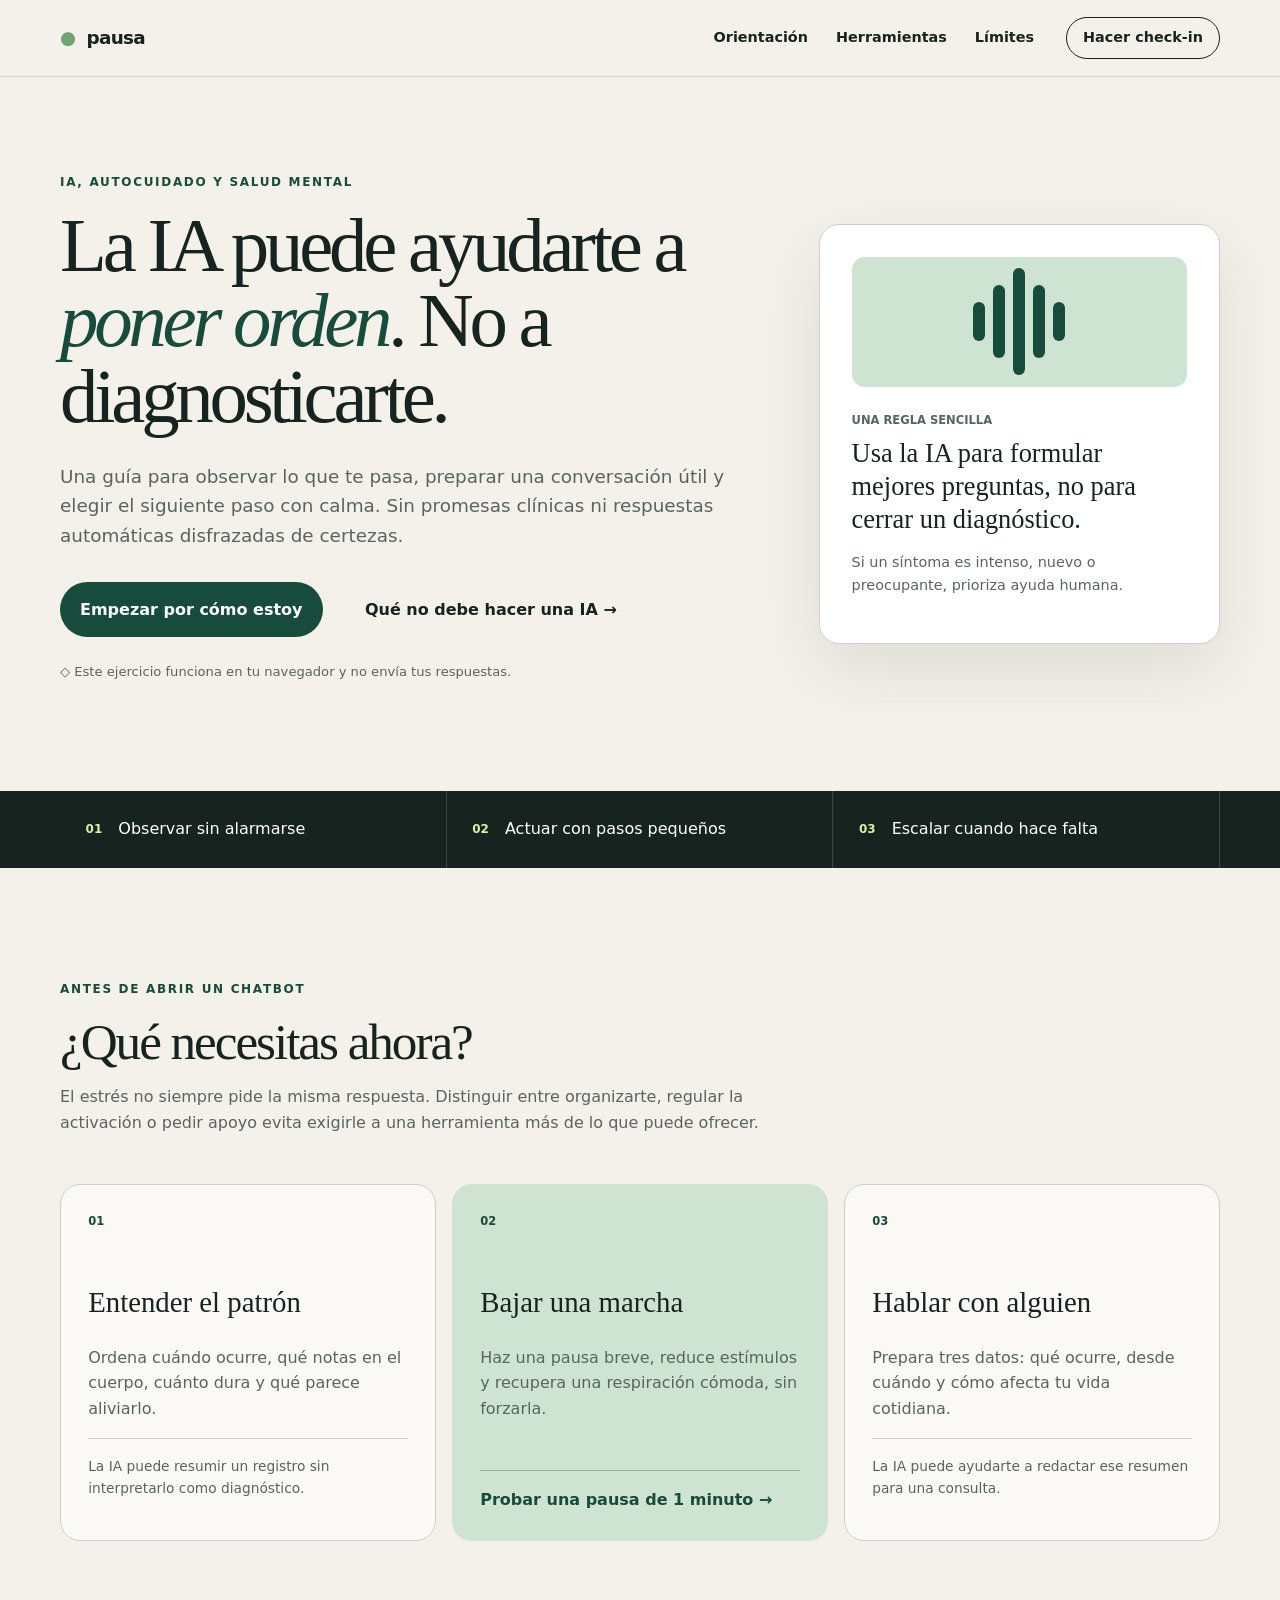
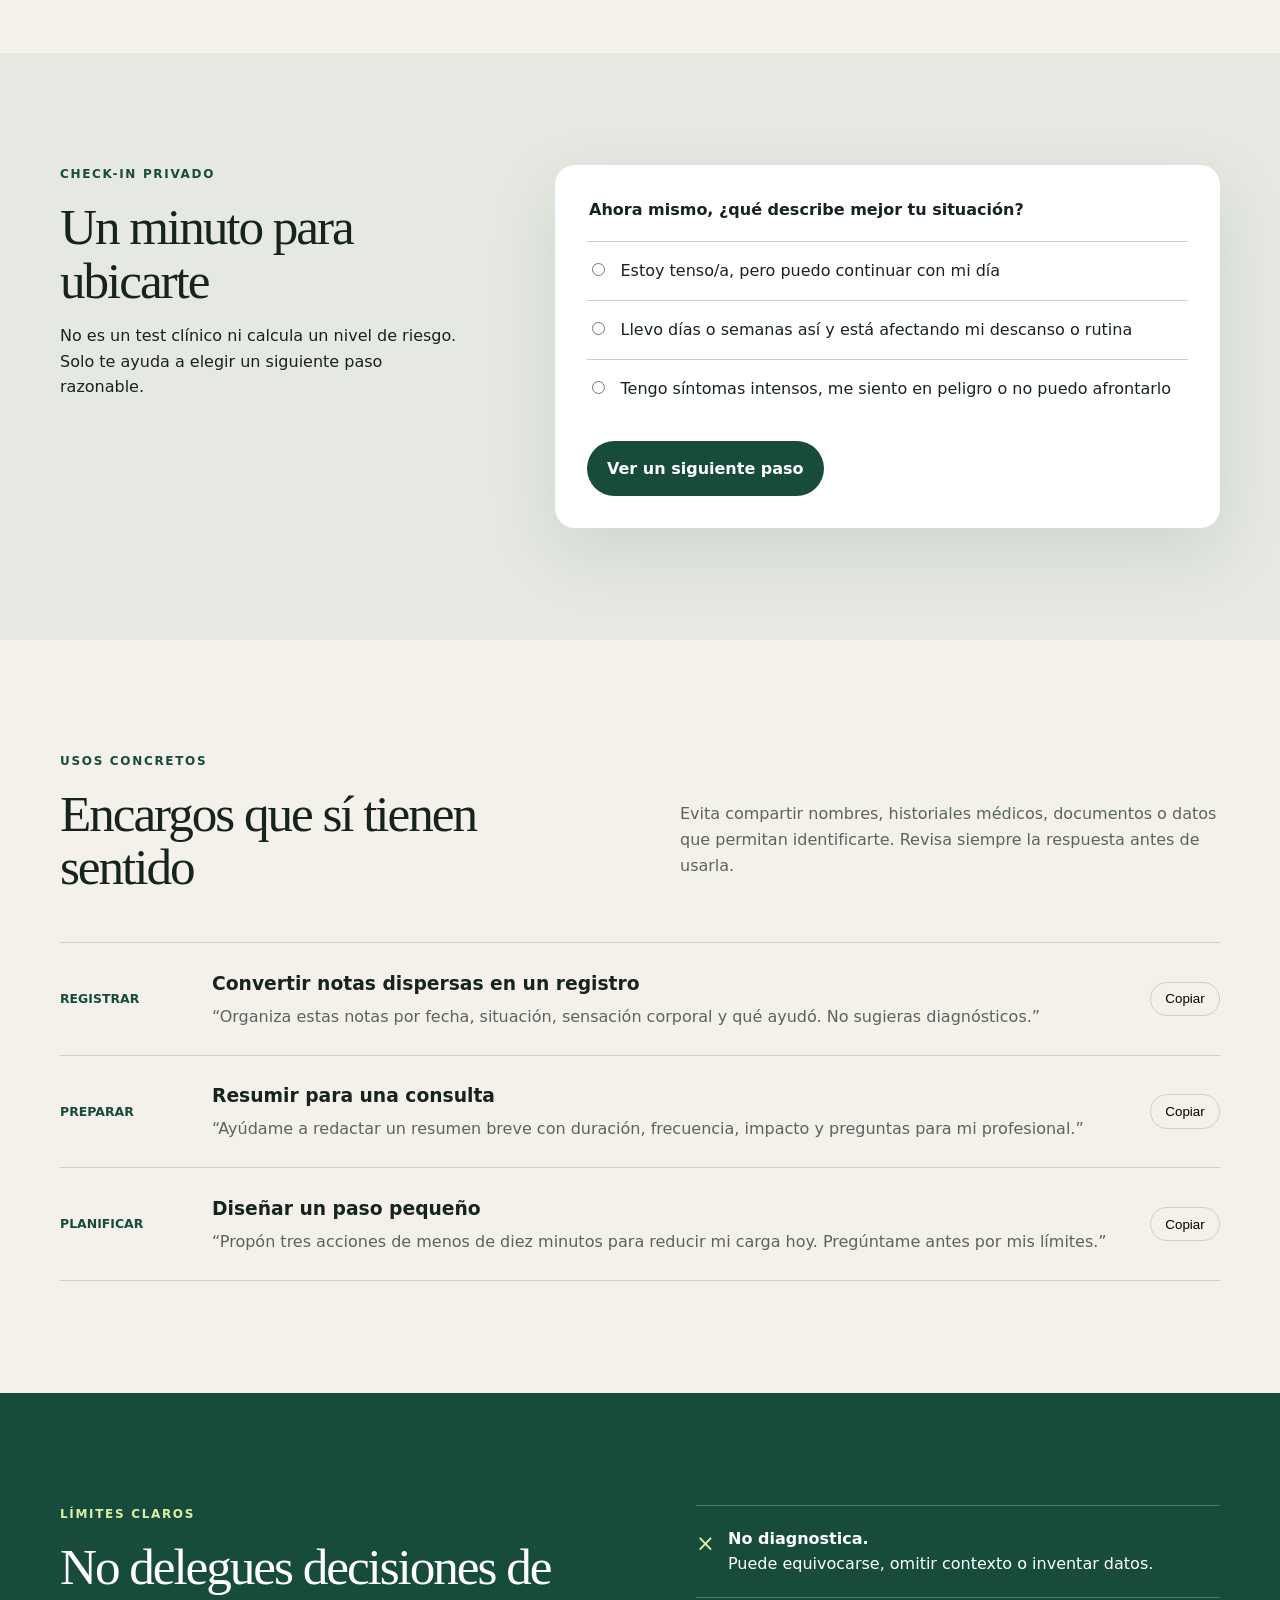
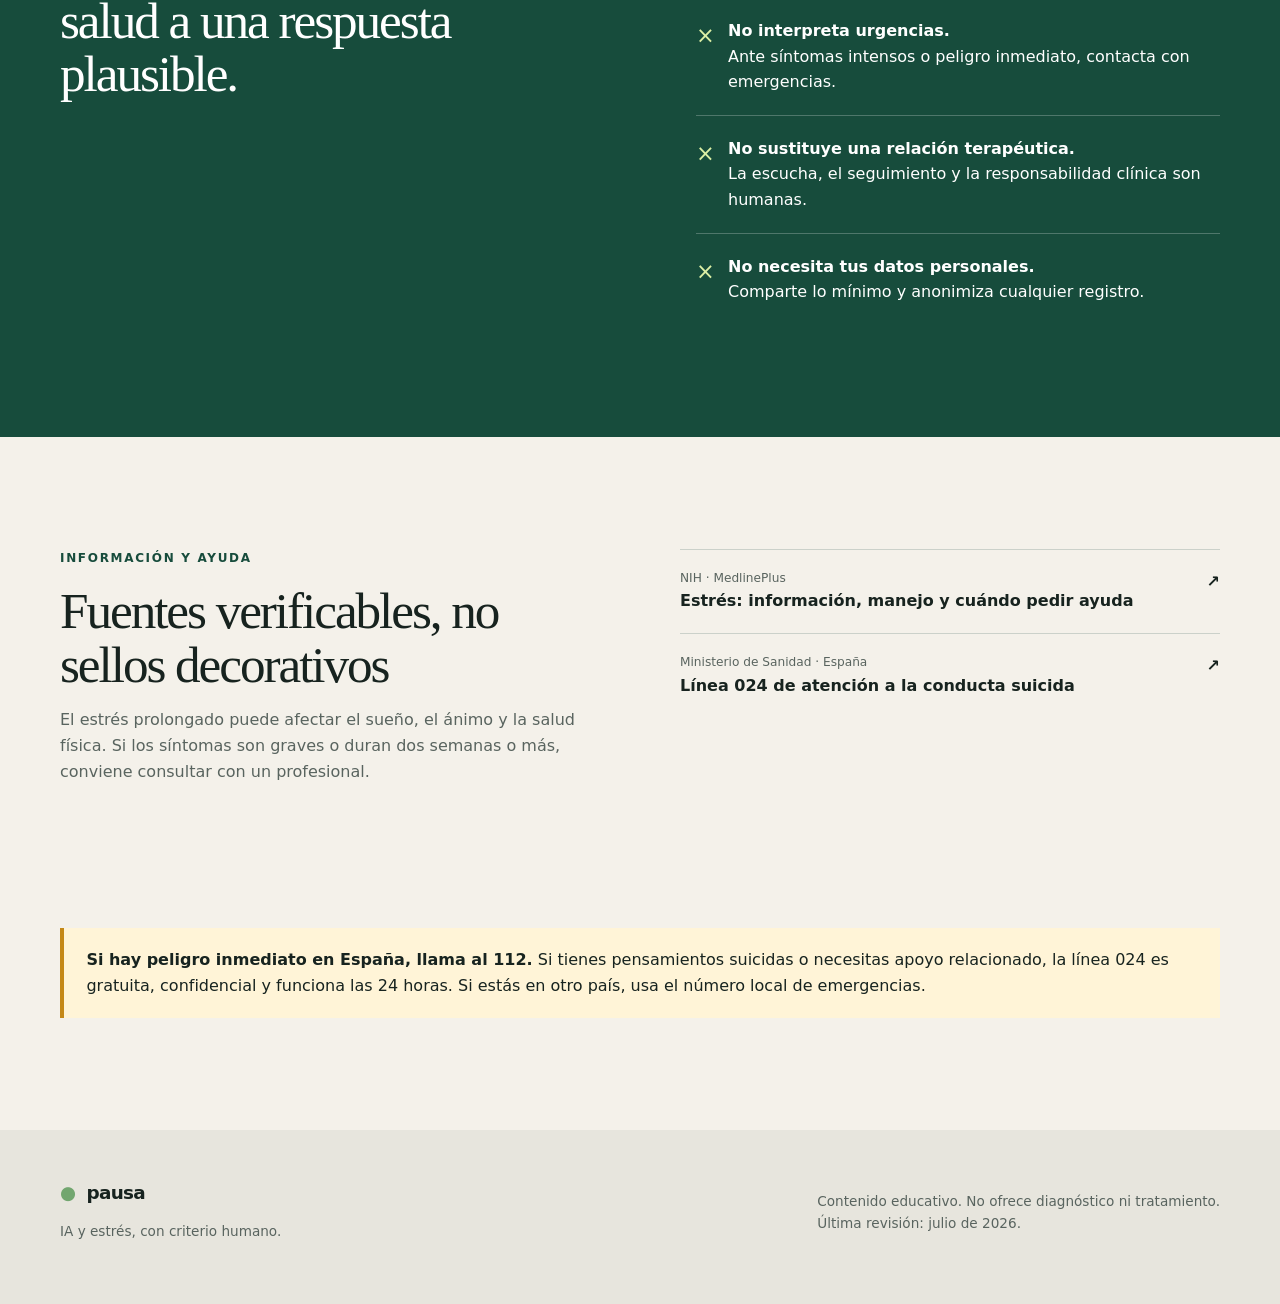
==== index.html @ a114de7e "Publica la primera versión de Pausa" ====
<!doctype html>
<html lang="es">
  <head>
    <meta charset="utf-8">
    <meta name="viewport" content="width=device-width, initial-scale=1">
    <meta name="description" content="Una guía práctica para usar la inteligencia artificial con criterio al gestionar el estrés, sin sustituir la atención profesional.">
    <meta name="theme-color" content="#f4f1ea">
    <title>Pausa · IA y estrés con criterio</title>
    <link rel="stylesheet" href="styles.css">
  </head>
  <body>
    <a class="skip-link" href="#contenido">Saltar al contenido</a>

    <header class="site-header" id="inicio">
      <nav class="nav shell" aria-label="Navegación principal">
        <a class="brand" href="#inicio" aria-label="Pausa, inicio"><span aria-hidden="true">●</span> pausa</a>
        <div class="nav-links">
          <a href="#orientacion">Orientación</a>
          <a href="#herramientas">Herramientas</a>
          <a href="#limites">Límites</a>
        </div>
        <a class="nav-cta" href="#check-in">Hacer check-in</a>
      </nav>
    </header>

    <main id="contenido">
      <section class="hero shell" aria-labelledby="hero-title">
        <div class="hero-copy">
          <p class="kicker">IA, autocuidado y salud mental</p>
          <h1 id="hero-title">La IA puede ayudarte a <em>poner orden</em>. No a diagnosticarte.</h1>
          <p class="lead">Una guía para observar lo que te pasa, preparar una conversación útil y elegir el siguiente paso con calma. Sin promesas clínicas ni respuestas automáticas disfrazadas de certezas.</p>
          <div class="actions">
            <a class="button primary" href="#check-in">Empezar por cómo estoy</a>
            <a class="button text-button" href="#limites">Qué no debe hacer una IA <span aria-hidden="true">→</span></a>
          </div>
          <p class="privacy-note"><span aria-hidden="true">◇</span> Este ejercicio funciona en tu navegador y no envía tus respuestas.</p>
        </div>

        <aside class="signal-card" aria-label="Idea principal">
          <div class="signal-visual" aria-hidden="true"><span></span><span></span><span></span><span></span><span></span></div>
          <p class="card-label">Una regla sencilla</p>
          <blockquote>Usa la IA para formular mejores preguntas, no para cerrar un diagnóstico.</blockquote>
          <p>Si un síntoma es intenso, nuevo o preocupante, prioriza ayuda humana.</p>
        </aside>
      </section>

      <section class="principles" aria-label="Principios del sitio">
        <div class="shell principles-grid">
          <p><strong>01</strong><span>Observar sin alarmarse</span></p>
          <p><strong>02</strong><span>Actuar con pasos pequeños</span></p>
          <p><strong>03</strong><span>Escalar cuando hace falta</span></p>
        </div>
      </section>

      <section class="section shell" id="orientacion">
        <div class="section-intro">
          <p class="kicker">Antes de abrir un chatbot</p>
          <h2>¿Qué necesitas ahora?</h2>
          <p>El estrés no siempre pide la misma respuesta. Distinguir entre organizarte, regular la activación o pedir apoyo evita exigirle a una herramienta más de lo que puede ofrecer.</p>
        </div>
        <div class="path-grid">
          <article class="path-card"><span class="number">01</span><h3>Entender el patrón</h3><p>Ordena cuándo ocurre, qué notas en el cuerpo, cuánto dura y qué parece aliviarlo.</p><p class="use-ai">La IA puede resumir un registro sin interpretarlo como diagnóstico.</p></article>
          <article class="path-card featured"><span class="number">02</span><h3>Bajar una marcha</h3><p>Haz una pausa breve, reduce estímulos y recupera una respiración cómoda, sin forzarla.</p><button class="inline-action" type="button" data-open-breathing>Probar una pausa de 1 minuto →</button></article>
          <article class="path-card"><span class="number">03</span><h3>Hablar con alguien</h3><p>Prepara tres datos: qué ocurre, desde cuándo y cómo afecta tu vida cotidiana.</p><p class="use-ai">La IA puede ayudarte a redactar ese resumen para una consulta.</p></article>
        </div>
      </section>

      <section class="section check-section" id="check-in">
        <div class="shell check-layout">
          <div>
            <p class="kicker">Check-in privado</p>
            <h2>Un minuto para ubicarte</h2>
            <p>No es un test clínico ni calcula un nivel de riesgo. Solo te ayuda a elegir un siguiente paso razonable.</p>
          </div>
          <form class="check-card" id="check-form">
            <fieldset>
              <legend>Ahora mismo, ¿qué describe mejor tu situación?</legend>
              <label><input type="radio" name="state" value="mild"> Estoy tenso/a, pero puedo continuar con mi día</label>
              <label><input type="radio" name="state" value="persistent"> Llevo días o semanas así y está afectando mi descanso o rutina</label>
              <label><input type="radio" name="state" value="urgent"> Tengo síntomas intensos, me siento en peligro o no puedo afrontarlo</label>
            </fieldset>
            <button class="button primary" type="submit">Ver un siguiente paso</button>
            <div class="check-result" id="check-result" aria-live="polite" hidden></div>
          </form>
        </div>
      </section>

      <section class="section shell" id="herramientas">
        <div class="section-intro split-title">
          <div><p class="kicker">Usos concretos</p><h2>Encargos que sí tienen sentido</h2></div>
          <p>Evita compartir nombres, historiales médicos, documentos o datos que permitan identificarte. Revisa siempre la respuesta antes de usarla.</p>
        </div>
        <div class="prompt-list">
          <article><span>Registrar</span><div><h3>Convertir notas dispersas en un registro</h3><p>“Organiza estas notas por fecha, situación, sensación corporal y qué ayudó. No sugieras diagnósticos.”</p></div><button class="copy-button" type="button" aria-label="Copiar ejemplo de registro">Copiar</button></article>
          <article><span>Preparar</span><div><h3>Resumir para una consulta</h3><p>“Ayúdame a redactar un resumen breve con duración, frecuencia, impacto y preguntas para mi profesional.”</p></div><button class="copy-button" type="button" aria-label="Copiar ejemplo de consulta">Copiar</button></article>
          <article><span>Planificar</span><div><h3>Diseñar un paso pequeño</h3><p>“Propón tres acciones de menos de diez minutos para reducir mi carga hoy. Pregúntame antes por mis límites.”</p></div><button class="copy-button" type="button" aria-label="Copiar ejemplo de planificación">Copiar</button></article>
        </div>
      </section>

      <section class="section limits-section" id="limites">
        <div class="shell limits-grid">
          <div><p class="kicker light">Límites claros</p><h2>No delegues decisiones de salud a una respuesta plausible.</h2></div>
          <div class="limits-list">
            <p><span>×</span><strong>No diagnostica.</strong> Puede equivocarse, omitir contexto o inventar datos.</p>
            <p><span>×</span><strong>No interpreta urgencias.</strong> Ante síntomas intensos o peligro inmediato, contacta con emergencias.</p>
            <p><span>×</span><strong>No sustituye una relación terapéutica.</strong> La escucha, el seguimiento y la responsabilidad clínica son humanas.</p>
            <p><span>×</span><strong>No necesita tus datos personales.</strong> Comparte lo mínimo y anonimiza cualquier registro.</p>
          </div>
        </div>
      </section>

      <section class="section shell evidence" id="fuentes">
        <div class="section-intro"><p class="kicker">Información y ayuda</p><h2>Fuentes verificables, no sellos decorativos</h2><p>El estrés prolongado puede afectar el sueño, el ánimo y la salud física. Si los síntomas son graves o duran dos semanas o más, conviene consultar con un profesional.</p></div>
        <div class="resource-list">
          <a href="https://medlineplus.gov/spanish/stress.html" target="_blank" rel="noopener noreferrer"><span>NIH · MedlinePlus</span><strong>Estrés: información, manejo y cuándo pedir ayuda</strong><b aria-hidden="true">↗</b></a>
          <a href="https://www.sanidad.gob.es/linea024/home.htm" target="_blank" rel="noopener noreferrer"><span>Ministerio de Sanidad · España</span><strong>Línea 024 de atención a la conducta suicida</strong><b aria-hidden="true">↗</b></a>
        </div>
        <div class="urgent-note"><strong>Si hay peligro inmediato en España, llama al 112.</strong> Si tienes pensamientos suicidas o necesitas apoyo relacionado, la línea 024 es gratuita, confidencial y funciona las 24 horas. Si estás en otro país, usa el número local de emergencias.</div>
      </section>
    </main>

    <footer class="footer"><div class="shell footer-grid"><div><a class="brand" href="#inicio"><span aria-hidden="true">●</span> pausa</a><p>IA y estrés, con criterio humano.</p></div><p>Contenido educativo. No ofrece diagnóstico ni tratamiento.<br>Última revisión: julio de 2026.</p></div></footer>

    <dialog class="breathing-dialog" id="breathing-dialog" aria-labelledby="breathing-title">
      <button class="dialog-close" type="button" aria-label="Cerrar">×</button>
      <p class="kicker">Pausa guiada</p><h2 id="breathing-title">Respira de forma cómoda</h2>
      <div class="breathing-orb" aria-hidden="true"></div><p class="breathing-cue" id="breathing-cue">Prepárate</p><p id="breathing-time">1:00</p>
      <button class="button primary" id="breathing-start" type="button">Empezar</button><p class="dialog-note">Detente si notas mareo o malestar. No necesitas respirar profundamente.</p>
    </dialog>
    <script src="script.js"></script>
  </body>
</html>
---- styles.css ----
:root{--paper:#f4f1ea;--ink:#17231f;--muted:#59645f;--green:#174c3c;--mint:#cfe3d3;--lime:#dcefa5;--line:#cbd1ca;--white:#fff;--radius:1.25rem;--shadow:0 24px 70px rgba(23,35,31,.1)}
*{box-sizing:border-box}html{scroll-behavior:smooth}body{margin:0;background:var(--paper);color:var(--ink);font-family:Inter,ui-sans-serif,system-ui,-apple-system,"Segoe UI",sans-serif;line-height:1.6}.shell{width:min(1160px,calc(100% - 2.5rem));margin-inline:auto}.skip-link{position:absolute;left:-9999px}.skip-link:focus{left:1rem;top:1rem;z-index:20;background:#fff;padding:.7rem 1rem}.site-header{border-bottom:1px solid rgba(23,35,31,.15)}.nav{min-height:76px;display:flex;align-items:center;gap:2rem}.brand{color:var(--ink);font-size:1.15rem;font-weight:800;letter-spacing:-.04em;text-decoration:none}.brand span{color:#72a66f;margin-right:.35rem}.nav-links{display:flex;gap:1.75rem;margin-left:auto}.nav-links a,.nav-cta{color:var(--ink);font-size:.9rem;font-weight:650;text-decoration:none}.nav-cta{border:1px solid var(--ink);border-radius:999px;padding:.55rem 1rem}.hero{min-height:650px;display:grid;grid-template-columns:1.25fr .75fr;align-items:center;gap:clamp(2rem,7vw,7rem);padding-block:6rem}.kicker{margin:0 0 1rem;color:var(--green);font-size:.75rem;font-weight:800;letter-spacing:.14em;text-transform:uppercase}.hero h1{max-width:820px;margin:0;font-family:Georgia,serif;font-size:clamp(3rem,6vw,6rem);font-weight:400;letter-spacing:-.055em;line-height:.98}.hero h1 em{color:var(--green);font-weight:400}.lead{max-width:700px;margin:1.75rem 0 0;color:var(--muted);font-size:1.15rem}.actions{display:flex;align-items:center;flex-wrap:wrap;gap:1.4rem;margin-top:2rem}.button{border:0;border-radius:999px;padding:.9rem 1.25rem;font:inherit;font-weight:750;cursor:pointer;text-decoration:none}.button.primary{background:var(--green);color:#fff}.text-button{color:var(--ink);background:transparent}.privacy-note{margin-top:1.5rem;color:var(--muted);font-size:.82rem}.signal-card{background:var(--white);border:1px solid var(--line);border-radius:var(--radius);box-shadow:var(--shadow);padding:2rem}.signal-visual{height:130px;display:flex;align-items:center;justify-content:center;gap:8px;background:var(--mint);border-radius:.8rem}.signal-visual span{display:block;width:12px;border-radius:99px;background:var(--green)}.signal-visual span:nth-child(1),.signal-visual span:nth-child(5){height:30%}.signal-visual span:nth-child(2),.signal-visual span:nth-child(4){height:56%}.signal-visual span:nth-child(3){height:82%}.card-label{margin:1.5rem 0 .5rem;color:var(--muted);font-size:.72rem;font-weight:800;text-transform:uppercase}.signal-card blockquote{margin:0;font-family:Georgia,serif;font-size:1.65rem;line-height:1.25}.signal-card>p:last-child{color:var(--muted);font-size:.9rem}.principles{background:var(--ink);color:#fff}.principles-grid{display:grid;grid-template-columns:repeat(3,1fr)}.principles p{display:flex;align-items:center;gap:1rem;margin:0;padding:1.6rem;border-right:1px solid #ffffff2b}.principles strong{color:var(--lime);font-size:.75rem}.section{padding-block:7rem}.section-intro{max-width:700px;margin-bottom:3rem}.section h2{margin:0;font-family:Georgia,serif;font-size:clamp(2.35rem,4vw,4.25rem);font-weight:400;letter-spacing:-.04em;line-height:1.05}.section-intro>p:last-child{color:var(--muted)}.path-grid{display:grid;grid-template-columns:repeat(3,1fr);gap:1rem}.path-card{min-height:330px;display:flex;flex-direction:column;padding:1.7rem;background:#faf9f5;border:1px solid var(--line);border-radius:var(--radius)}.path-card.featured{background:var(--mint);border-color:transparent}.number{color:var(--green);font-size:.72rem;font-weight:800}.path-card h3{margin:3.5rem 0 .6rem;font:400 1.8rem Georgia,serif}.path-card p{color:var(--muted)}.use-ai{margin-top:auto;padding-top:1rem;border-top:1px solid var(--line);font-size:.86rem}.inline-action{margin-top:auto;padding:1rem 0 0;border:0;border-top:1px solid #92b19b;background:transparent;color:var(--green);font:inherit;font-weight:800;text-align:left;cursor:pointer}.check-section{background:#e5e9e2}.check-layout{display:grid;grid-template-columns:.75fr 1.25fr;gap:6rem;align-items:start}.check-card{padding:2rem;background:var(--white);border-radius:var(--radius);box-shadow:var(--shadow)}fieldset{margin:0 0 1.5rem;padding:0;border:0}legend{margin-bottom:1.2rem;font-weight:800}.check-card label{display:block;padding:1rem 0;border-top:1px solid var(--line);cursor:pointer}.check-card input{margin-right:.65rem;accent-color:var(--green)}.check-result{margin-top:1.2rem;padding:1rem;background:var(--paper);border-left:4px solid var(--green)}.check-result strong{display:block}.split-title{max-width:none;display:grid;grid-template-columns:1fr 1fr;gap:5rem;align-items:end}.prompt-list{border-top:1px solid var(--line)}.prompt-list article{display:grid;grid-template-columns:120px 1fr auto;gap:2rem;align-items:center;padding:1.6rem 0;border-bottom:1px solid var(--line)}.prompt-list article>span{color:var(--green);font-size:.78rem;font-weight:800;text-transform:uppercase}.prompt-list h3{margin:0 0 .3rem}.prompt-list p{margin:0;color:var(--muted)}.copy-button{border:1px solid var(--line);border-radius:999px;background:transparent;padding:.55rem .9rem;cursor:pointer}.limits-section{background:var(--green);color:#fff}.limits-grid{display:grid;grid-template-columns:1fr 1fr;gap:7rem}.kicker.light{color:var(--lime)}.limits-list p{display:grid;grid-template-columns:2rem 1fr;padding:1.25rem 0;margin:0;border-top:1px solid #ffffff3d}.limits-list p span{grid-row:1/3;color:var(--lime);font-size:1.4rem}.limits-list p strong{display:block}.evidence{display:grid;grid-template-columns:1fr 1fr;gap:5rem}.resource-list a{display:grid;grid-template-columns:1fr auto;padding:1.2rem 0;border-top:1px solid var(--line);color:var(--ink);text-decoration:none}.resource-list span{grid-column:1;color:var(--muted);font-size:.76rem}.resource-list strong{grid-column:1}.resource-list b{grid-column:2;grid-row:1/3}.urgent-note{grid-column:1/-1;padding:1.2rem 1.4rem;background:#fff4d7;border-left:4px solid #c48816}.footer{padding:3rem 0;background:#e7e5dd}.footer-grid{display:flex;justify-content:space-between;color:var(--muted);font-size:.85rem}.breathing-dialog{width:min(520px,calc(100% - 2rem));padding:2.5rem;border:0;border-radius:var(--radius);text-align:center;box-shadow:var(--shadow)}.breathing-dialog::backdrop{background:#17231fc7}.dialog-close{position:absolute;top:1rem;right:1rem;border:0;background:transparent;font-size:1.5rem;cursor:pointer}.breathing-orb{width:130px;height:130px;margin:2rem auto;border-radius:50%;background:var(--mint);transition:transform 4s ease-in-out}.breathing-orb.expand{transform:scale(1.45)}.breathing-cue{font-size:1.2rem;font-weight:800}.dialog-note{color:var(--muted);font-size:.8rem}
@media(max-width:800px){.nav-links{display:none}.nav-cta{margin-left:auto}.hero,.check-layout,.limits-grid,.evidence,.split-title{grid-template-columns:1fr;gap:3rem}.hero{padding-block:4rem}.hero h1{font-size:clamp(2.8rem,13vw,4.5rem)}.signal-card{max-width:520px}.principles-grid,.path-grid{grid-template-columns:1fr}.principles p{border-right:0;border-bottom:1px solid #ffffff2b}.section{padding-block:5rem}.prompt-list article{grid-template-columns:1fr auto;gap:.5rem}.prompt-list article>span{grid-column:1/-1}.footer-grid{display:block}.evidence .urgent-note{grid-column:auto}}
@media(prefers-reduced-motion:reduce){html{scroll-behavior:auto}*,*::before,*::after{transition:none!important}}
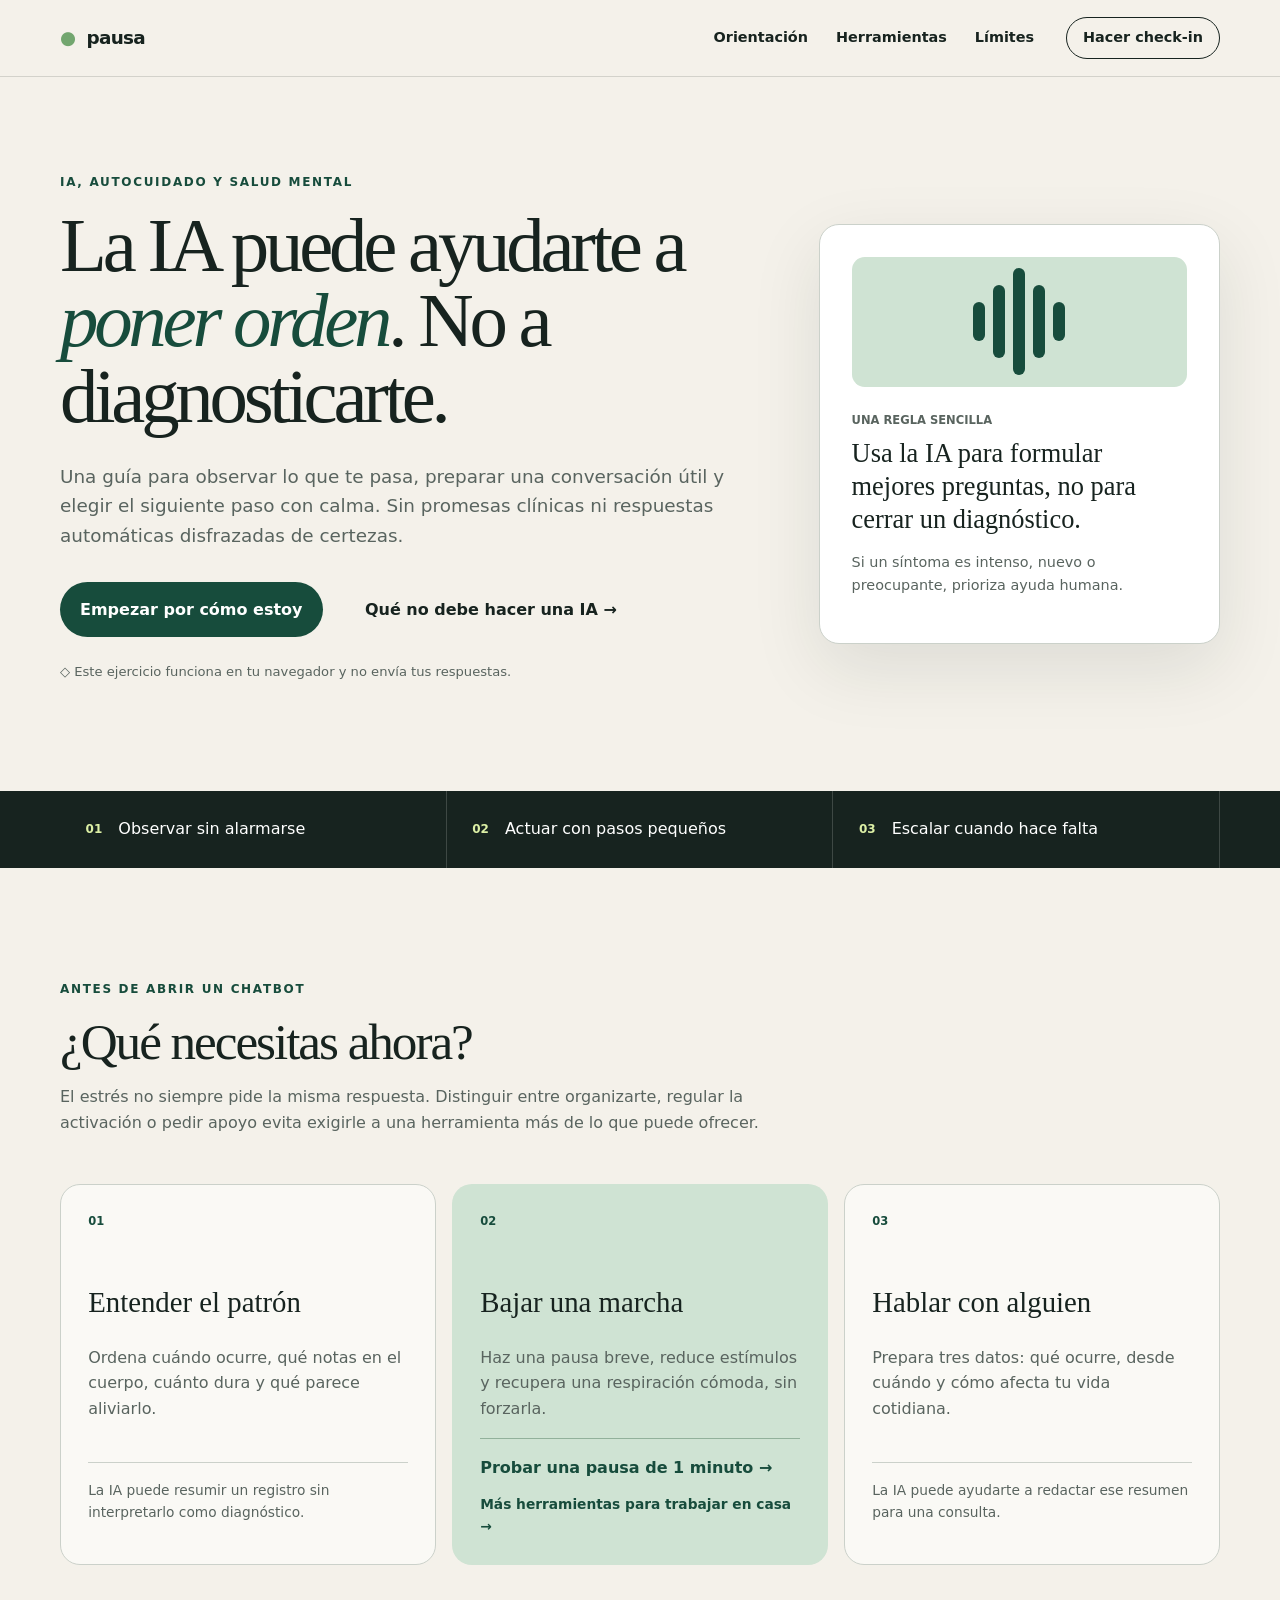
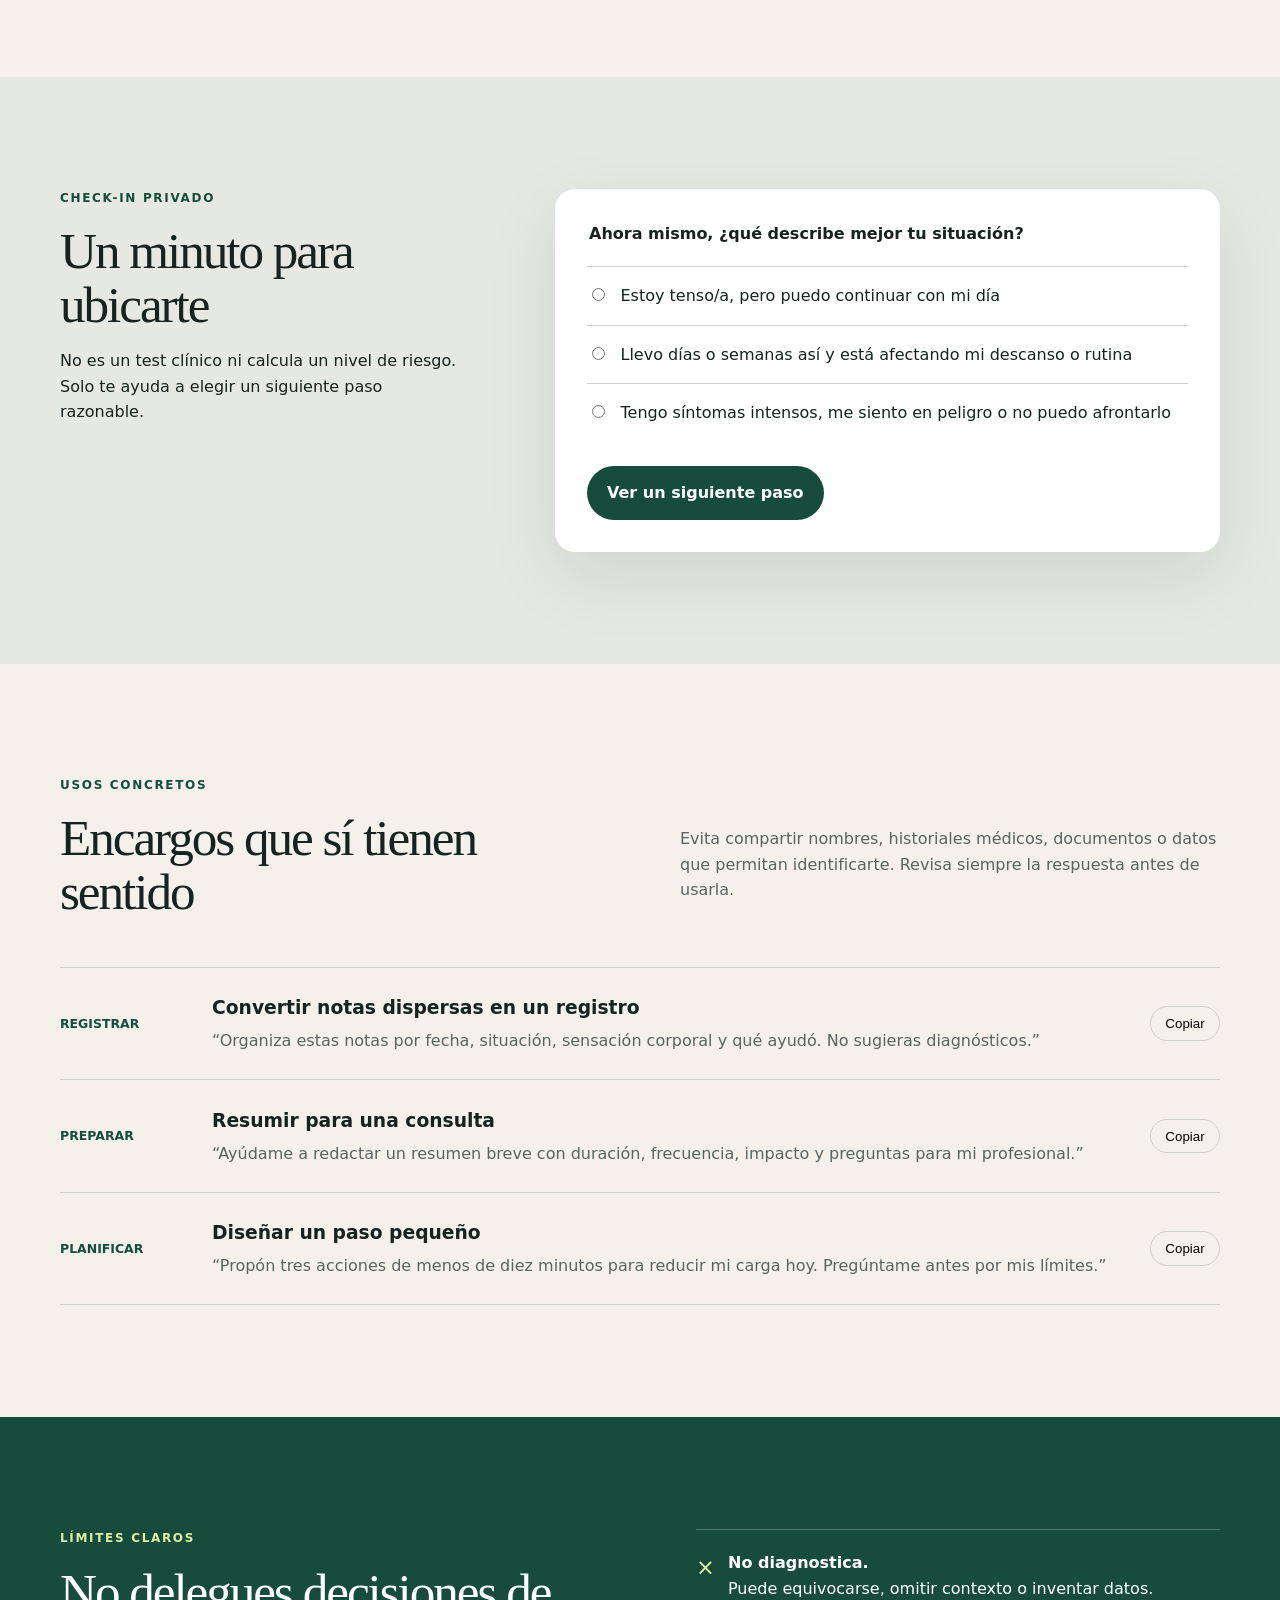
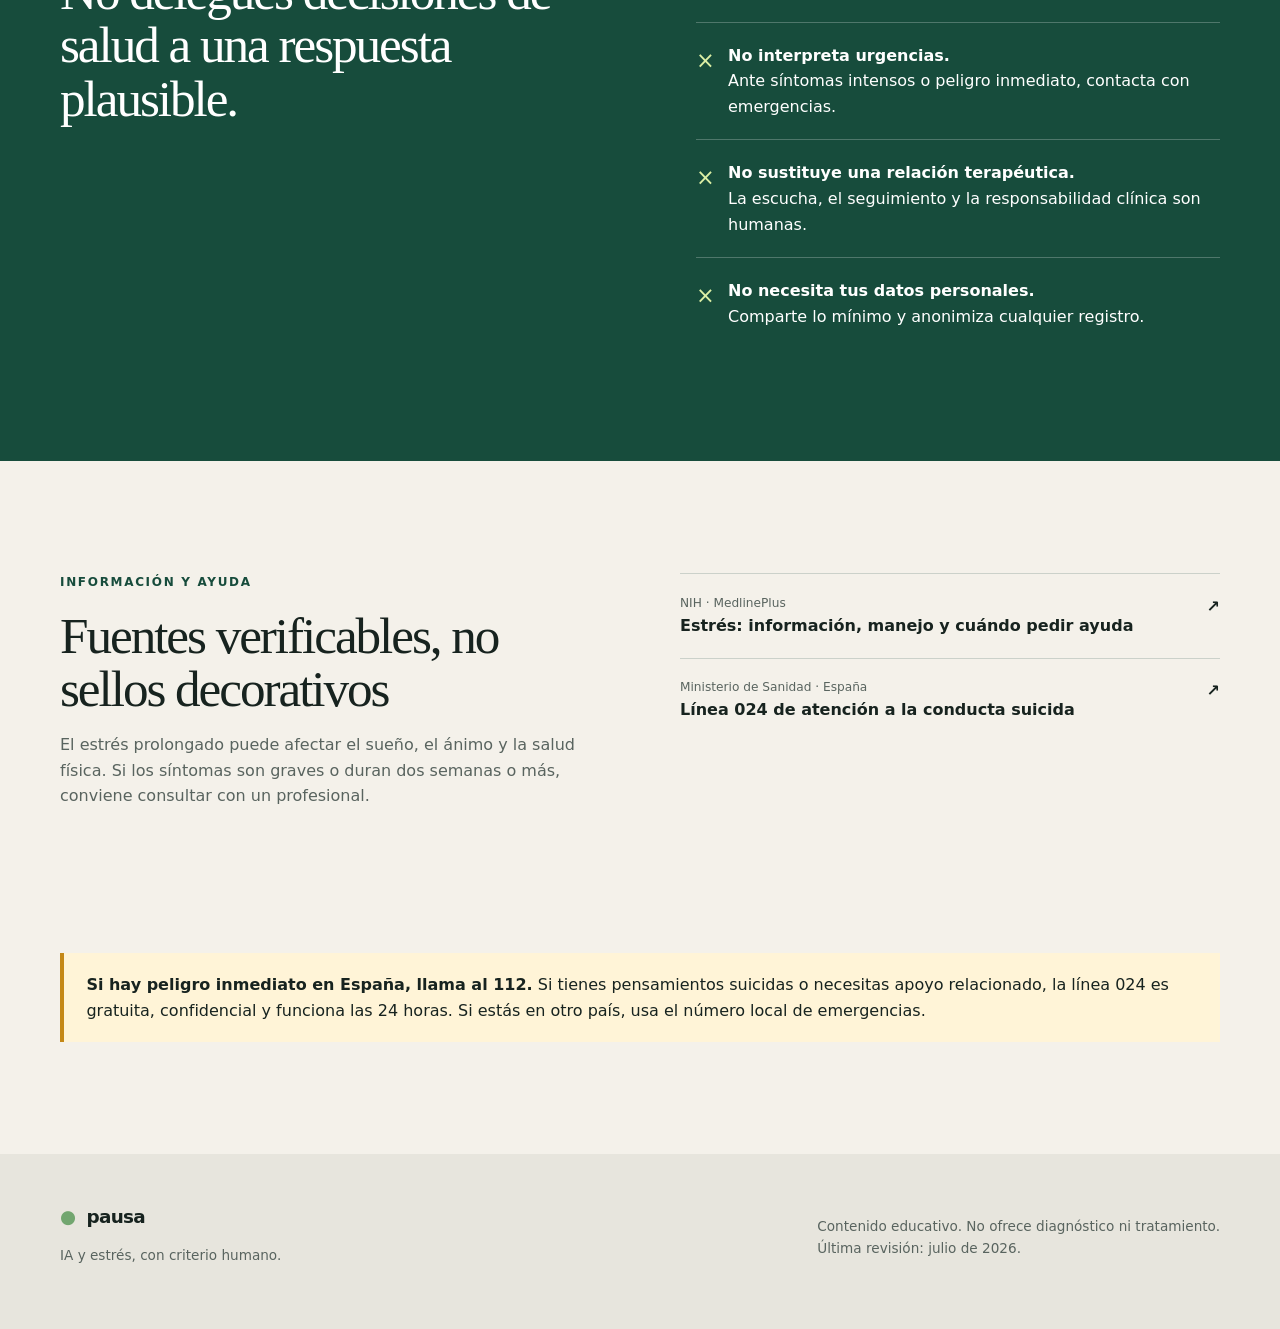
==== commit 6156713e: "Añade herramientas de autocuidado en casa" ====
--- a/index.html
+++ b/index.html
@@ -16,7 +16,7 @@
         <a class="brand" href="#inicio" aria-label="Pausa, inicio"><span aria-hidden="true">●</span> pausa</a>
         <div class="nav-links">
           <a href="#orientacion">Orientación</a>
-          <a href="#herramientas">Herramientas</a>
+          <a href="ayuda.html">Herramientas</a>
           <a href="#limites">Límites</a>
         </div>
         <a class="nav-cta" href="#check-in">Hacer check-in</a>
@@ -60,7 +60,7 @@
         </div>
         <div class="path-grid">
           <article class="path-card"><span class="number">01</span><h3>Entender el patrón</h3><p>Ordena cuándo ocurre, qué notas en el cuerpo, cuánto dura y qué parece aliviarlo.</p><p class="use-ai">La IA puede resumir un registro sin interpretarlo como diagnóstico.</p></article>
-          <article class="path-card featured"><span class="number">02</span><h3>Bajar una marcha</h3><p>Haz una pausa breve, reduce estímulos y recupera una respiración cómoda, sin forzarla.</p><button class="inline-action" type="button" data-open-breathing>Probar una pausa de 1 minuto →</button></article>
+          <article class="path-card featured"><span class="number">02</span><h3>Bajar una marcha</h3><p>Haz una pausa breve, reduce estímulos y recupera una respiración cómoda, sin forzarla.</p><button class="inline-action" type="button" data-open-breathing>Probar una pausa de 1 minuto →</button><a class="more-tools-link" href="ayuda.html">Más herramientas para trabajar en casa →</a></article>
           <article class="path-card"><span class="number">03</span><h3>Hablar con alguien</h3><p>Prepara tres datos: qué ocurre, desde cuándo y cómo afecta tu vida cotidiana.</p><p class="use-ai">La IA puede ayudarte a redactar ese resumen para una consulta.</p></article>
         </div>
       </section>
--- a/styles.css
+++ b/styles.css
@@ -1,4 +1,7 @@
 :root{--paper:#f4f1ea;--ink:#17231f;--muted:#59645f;--green:#174c3c;--mint:#cfe3d3;--lime:#dcefa5;--line:#cbd1ca;--white:#fff;--radius:1.25rem;--shadow:0 24px 70px rgba(23,35,31,.1)}
 *{box-sizing:border-box}html{scroll-behavior:smooth}body{margin:0;background:var(--paper);color:var(--ink);font-family:Inter,ui-sans-serif,system-ui,-apple-system,"Segoe UI",sans-serif;line-height:1.6}.shell{width:min(1160px,calc(100% - 2.5rem));margin-inline:auto}.skip-link{position:absolute;left:-9999px}.skip-link:focus{left:1rem;top:1rem;z-index:20;background:#fff;padding:.7rem 1rem}.site-header{border-bottom:1px solid rgba(23,35,31,.15)}.nav{min-height:76px;display:flex;align-items:center;gap:2rem}.brand{color:var(--ink);font-size:1.15rem;font-weight:800;letter-spacing:-.04em;text-decoration:none}.brand span{color:#72a66f;margin-right:.35rem}.nav-links{display:flex;gap:1.75rem;margin-left:auto}.nav-links a,.nav-cta{color:var(--ink);font-size:.9rem;font-weight:650;text-decoration:none}.nav-cta{border:1px solid var(--ink);border-radius:999px;padding:.55rem 1rem}.hero{min-height:650px;display:grid;grid-template-columns:1.25fr .75fr;align-items:center;gap:clamp(2rem,7vw,7rem);padding-block:6rem}.kicker{margin:0 0 1rem;color:var(--green);font-size:.75rem;font-weight:800;letter-spacing:.14em;text-transform:uppercase}.hero h1{max-width:820px;margin:0;font-family:Georgia,serif;font-size:clamp(3rem,6vw,6rem);font-weight:400;letter-spacing:-.055em;line-height:.98}.hero h1 em{color:var(--green);font-weight:400}.lead{max-width:700px;margin:1.75rem 0 0;color:var(--muted);font-size:1.15rem}.actions{display:flex;align-items:center;flex-wrap:wrap;gap:1.4rem;margin-top:2rem}.button{border:0;border-radius:999px;padding:.9rem 1.25rem;font:inherit;font-weight:750;cursor:pointer;text-decoration:none}.button.primary{background:var(--green);color:#fff}.text-button{color:var(--ink);background:transparent}.privacy-note{margin-top:1.5rem;color:var(--muted);font-size:.82rem}.signal-card{background:var(--white);border:1px solid var(--line);border-radius:var(--radius);box-shadow:var(--shadow);padding:2rem}.signal-visual{height:130px;display:flex;align-items:center;justify-content:center;gap:8px;background:var(--mint);border-radius:.8rem}.signal-visual span{display:block;width:12px;border-radius:99px;background:var(--green)}.signal-visual span:nth-child(1),.signal-visual span:nth-child(5){height:30%}.signal-visual span:nth-child(2),.signal-visual span:nth-child(4){height:56%}.signal-visual span:nth-child(3){height:82%}.card-label{margin:1.5rem 0 .5rem;color:var(--muted);font-size:.72rem;font-weight:800;text-transform:uppercase}.signal-card blockquote{margin:0;font-family:Georgia,serif;font-size:1.65rem;line-height:1.25}.signal-card>p:last-child{color:var(--muted);font-size:.9rem}.principles{background:var(--ink);color:#fff}.principles-grid{display:grid;grid-template-columns:repeat(3,1fr)}.principles p{display:flex;align-items:center;gap:1rem;margin:0;padding:1.6rem;border-right:1px solid #ffffff2b}.principles strong{color:var(--lime);font-size:.75rem}.section{padding-block:7rem}.section-intro{max-width:700px;margin-bottom:3rem}.section h2{margin:0;font-family:Georgia,serif;font-size:clamp(2.35rem,4vw,4.25rem);font-weight:400;letter-spacing:-.04em;line-height:1.05}.section-intro>p:last-child{color:var(--muted)}.path-grid{display:grid;grid-template-columns:repeat(3,1fr);gap:1rem}.path-card{min-height:330px;display:flex;flex-direction:column;padding:1.7rem;background:#faf9f5;border:1px solid var(--line);border-radius:var(--radius)}.path-card.featured{background:var(--mint);border-color:transparent}.number{color:var(--green);font-size:.72rem;font-weight:800}.path-card h3{margin:3.5rem 0 .6rem;font:400 1.8rem Georgia,serif}.path-card p{color:var(--muted)}.use-ai{margin-top:auto;padding-top:1rem;border-top:1px solid var(--line);font-size:.86rem}.inline-action{margin-top:auto;padding:1rem 0 0;border:0;border-top:1px solid #92b19b;background:transparent;color:var(--green);font:inherit;font-weight:800;text-align:left;cursor:pointer}.check-section{background:#e5e9e2}.check-layout{display:grid;grid-template-columns:.75fr 1.25fr;gap:6rem;align-items:start}.check-card{padding:2rem;background:var(--white);border-radius:var(--radius);box-shadow:var(--shadow)}fieldset{margin:0 0 1.5rem;padding:0;border:0}legend{margin-bottom:1.2rem;font-weight:800}.check-card label{display:block;padding:1rem 0;border-top:1px solid var(--line);cursor:pointer}.check-card input{margin-right:.65rem;accent-color:var(--green)}.check-result{margin-top:1.2rem;padding:1rem;background:var(--paper);border-left:4px solid var(--green)}.check-result strong{display:block}.split-title{max-width:none;display:grid;grid-template-columns:1fr 1fr;gap:5rem;align-items:end}.prompt-list{border-top:1px solid var(--line)}.prompt-list article{display:grid;grid-template-columns:120px 1fr auto;gap:2rem;align-items:center;padding:1.6rem 0;border-bottom:1px solid var(--line)}.prompt-list article>span{color:var(--green);font-size:.78rem;font-weight:800;text-transform:uppercase}.prompt-list h3{margin:0 0 .3rem}.prompt-list p{margin:0;color:var(--muted)}.copy-button{border:1px solid var(--line);border-radius:999px;background:transparent;padding:.55rem .9rem;cursor:pointer}.limits-section{background:var(--green);color:#fff}.limits-grid{display:grid;grid-template-columns:1fr 1fr;gap:7rem}.kicker.light{color:var(--lime)}.limits-list p{display:grid;grid-template-columns:2rem 1fr;padding:1.25rem 0;margin:0;border-top:1px solid #ffffff3d}.limits-list p span{grid-row:1/3;color:var(--lime);font-size:1.4rem}.limits-list p strong{display:block}.evidence{display:grid;grid-template-columns:1fr 1fr;gap:5rem}.resource-list a{display:grid;grid-template-columns:1fr auto;padding:1.2rem 0;border-top:1px solid var(--line);color:var(--ink);text-decoration:none}.resource-list span{grid-column:1;color:var(--muted);font-size:.76rem}.resource-list strong{grid-column:1}.resource-list b{grid-column:2;grid-row:1/3}.urgent-note{grid-column:1/-1;padding:1.2rem 1.4rem;background:#fff4d7;border-left:4px solid #c48816}.footer{padding:3rem 0;background:#e7e5dd}.footer-grid{display:flex;justify-content:space-between;color:var(--muted);font-size:.85rem}.breathing-dialog{width:min(520px,calc(100% - 2rem));padding:2.5rem;border:0;border-radius:var(--radius);text-align:center;box-shadow:var(--shadow)}.breathing-dialog::backdrop{background:#17231fc7}.dialog-close{position:absolute;top:1rem;right:1rem;border:0;background:transparent;font-size:1.5rem;cursor:pointer}.breathing-orb{width:130px;height:130px;margin:2rem auto;border-radius:50%;background:var(--mint);transition:transform 4s ease-in-out}.breathing-orb.expand{transform:scale(1.45)}.breathing-cue{font-size:1.2rem;font-weight:800}.dialog-note{color:var(--muted);font-size:.8rem}
-@media(max-width:800px){.nav-links{display:none}.nav-cta{margin-left:auto}.hero,.check-layout,.limits-grid,.evidence,.split-title{grid-template-columns:1fr;gap:3rem}.hero{padding-block:4rem}.hero h1{font-size:clamp(2.8rem,13vw,4.5rem)}.signal-card{max-width:520px}.principles-grid,.path-grid{grid-template-columns:1fr}.principles p{border-right:0;border-bottom:1px solid #ffffff2b}.section{padding-block:5rem}.prompt-list article{grid-template-columns:1fr auto;gap:.5rem}.prompt-list article>span{grid-column:1/-1}.footer-grid{display:block}.evidence .urgent-note{grid-column:auto}}
+.more-tools-link{display:block;margin-top:.8rem;color:var(--green);font-size:.86rem;font-weight:800;text-decoration:none}.more-tools-link:hover{text-decoration:underline}.tools-hero{padding-block:5rem 4rem}.tools-hero h1{max-width:850px;margin:0;font:400 clamp(3rem,6vw,5.8rem)/1 Georgia,serif;letter-spacing:-.055em}.tools-hero .lead{max-width:760px}.scope-strip{margin-top:2.5rem;padding:1rem 1.2rem;border-left:4px solid var(--green);background:#fff;color:var(--muted)}.tool-section{padding-block:4.5rem;border-top:1px solid var(--line)}.tool-heading{display:grid;grid-template-columns:.7fr 1.3fr;gap:4rem;margin-bottom:2.5rem}.tool-heading h2{margin:0;font:400 clamp(2.2rem,4vw,4rem)/1.05 Georgia,serif;letter-spacing:-.04em}.tool-heading p{margin:0;color:var(--muted)}.tool-panel{padding:clamp(1.3rem,4vw,2.5rem);border:1px solid var(--line);border-radius:var(--radius);background:#faf9f5}.grounding-progress{display:flex;gap:.45rem;margin-bottom:2rem}.grounding-progress span{height:5px;flex:1;border-radius:99px;background:var(--line)}.grounding-progress span.active{background:var(--green)}.grounding-stage{min-height:210px}.grounding-stage h3{font:400 2rem Georgia,serif}.grounding-stage p{color:var(--muted)}.grounding-stage textarea,.note-grid textarea,.priority-input{width:100%;border:1px solid var(--line);border-radius:.7rem;background:#fff;padding:1rem;font:inherit;color:var(--ink)}.grounding-stage textarea{min-height:90px;resize:vertical}.panel-actions{display:flex;flex-wrap:wrap;gap:.7rem;margin-top:1.2rem}.button.secondary{background:transparent;color:var(--ink);border:1px solid var(--line)}.release-grid{display:grid;grid-template-columns:repeat(3,1fr);gap:1rem}.release-card{padding:1.5rem;border:1px solid var(--line);border-radius:var(--radius);background:#faf9f5}.release-card h3{margin-top:.5rem}.release-card p{color:var(--muted)}.release-card button{width:100%}.release-card.done{background:var(--mint)}.priority-form{display:grid;grid-template-columns:1fr auto;gap:.7rem}.priority-list{display:grid;grid-template-columns:repeat(3,1fr);gap:1rem;margin-top:1.5rem}.priority-column{min-height:180px;padding:1rem;border:1px solid var(--line);border-radius:.8rem;background:#fff}.priority-column h3{font-size:.9rem}.priority-column ul{padding:0;list-style:none}.priority-column li{margin:.5rem 0;padding:.65rem;background:var(--paper);border-radius:.5rem}.priority-column button{float:right;border:0;background:transparent;cursor:pointer}.note-grid{display:grid;grid-template-columns:1fr 1fr;gap:1rem}.note-grid label{font-size:.85rem;font-weight:750}.note-grid textarea{display:block;min-height:100px;margin-top:.35rem;resize:vertical}.summary-output{margin-top:1.5rem;padding:1.3rem;white-space:pre-wrap;background:#fff;border-left:4px solid var(--green)}.safety-card{display:grid;grid-template-columns:1fr auto;gap:2rem;align-items:center;padding:2rem;background:#fff4d7;border-radius:var(--radius)}.safety-card h2{margin:0 0 .5rem;font:400 2rem Georgia,serif}.safety-card p{margin:0;color:var(--muted)}.source-note{font-size:.8rem;color:var(--muted)}
+@media(max-width:800px){.nav-links{display:none}.nav-cta{margin-left:auto}.hero,.check-layout,.limits-grid,.evidence,.split-title,.tool-heading{grid-template-columns:1fr;gap:3rem}.hero{padding-block:4rem}.hero h1{font-size:clamp(2.8rem,13vw,4.5rem)}.signal-card{max-width:520px}.principles-grid,.path-grid,.release-grid,.priority-list,.note-grid{grid-template-columns:1fr}.principles p{border-right:0;border-bottom:1px solid #ffffff2b}.section{padding-block:5rem}.prompt-list article{grid-template-columns:1fr auto;gap:.5rem}.prompt-list article>span{grid-column:1/-1}.footer-grid{display:block}.evidence .urgent-note{grid-column:auto}.safety-card{grid-template-columns:1fr}}
 @media(prefers-reduced-motion:reduce){html{scroll-behavior:auto}*,*::before,*::after{transition:none!important}}
+.priority-form{grid-template-columns:1fr minmax(130px,auto) auto}
+@media(max-width:600px){.priority-form{grid-template-columns:1fr}.priority-form .button{width:100%}}
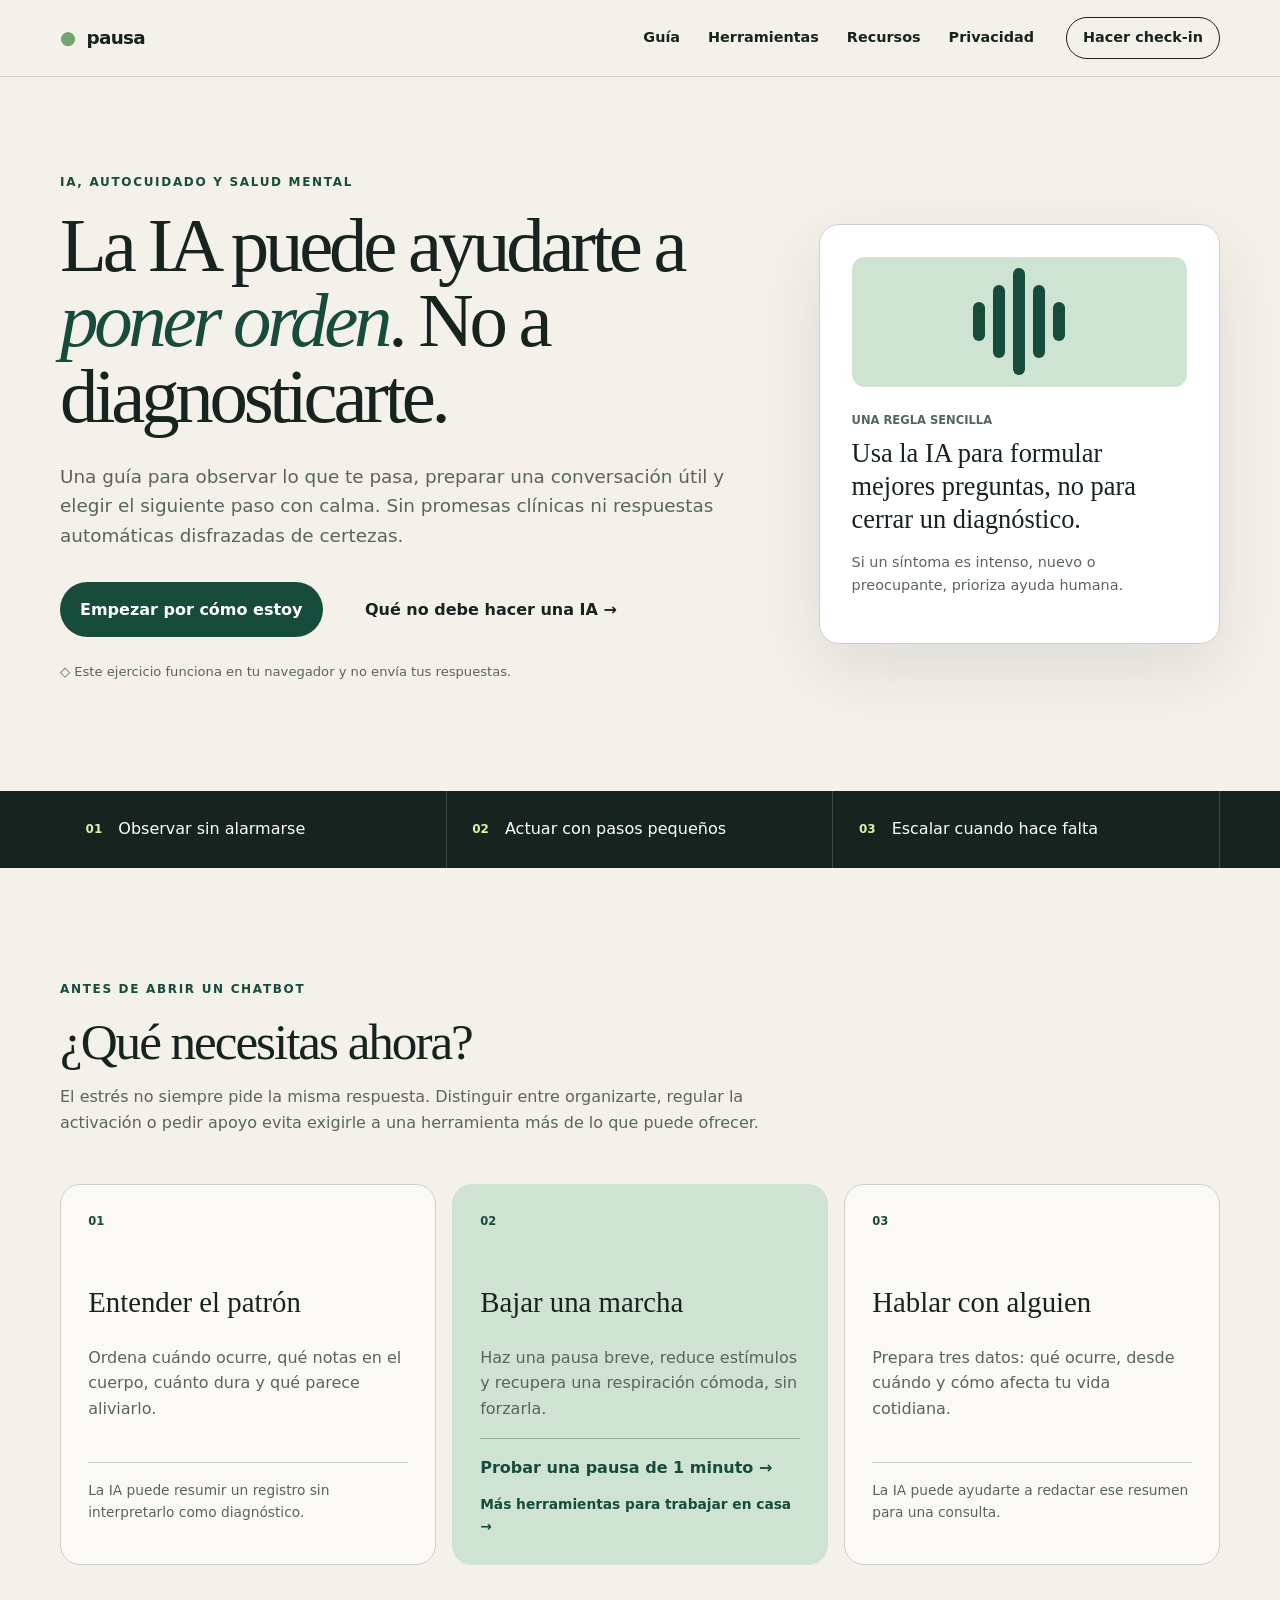
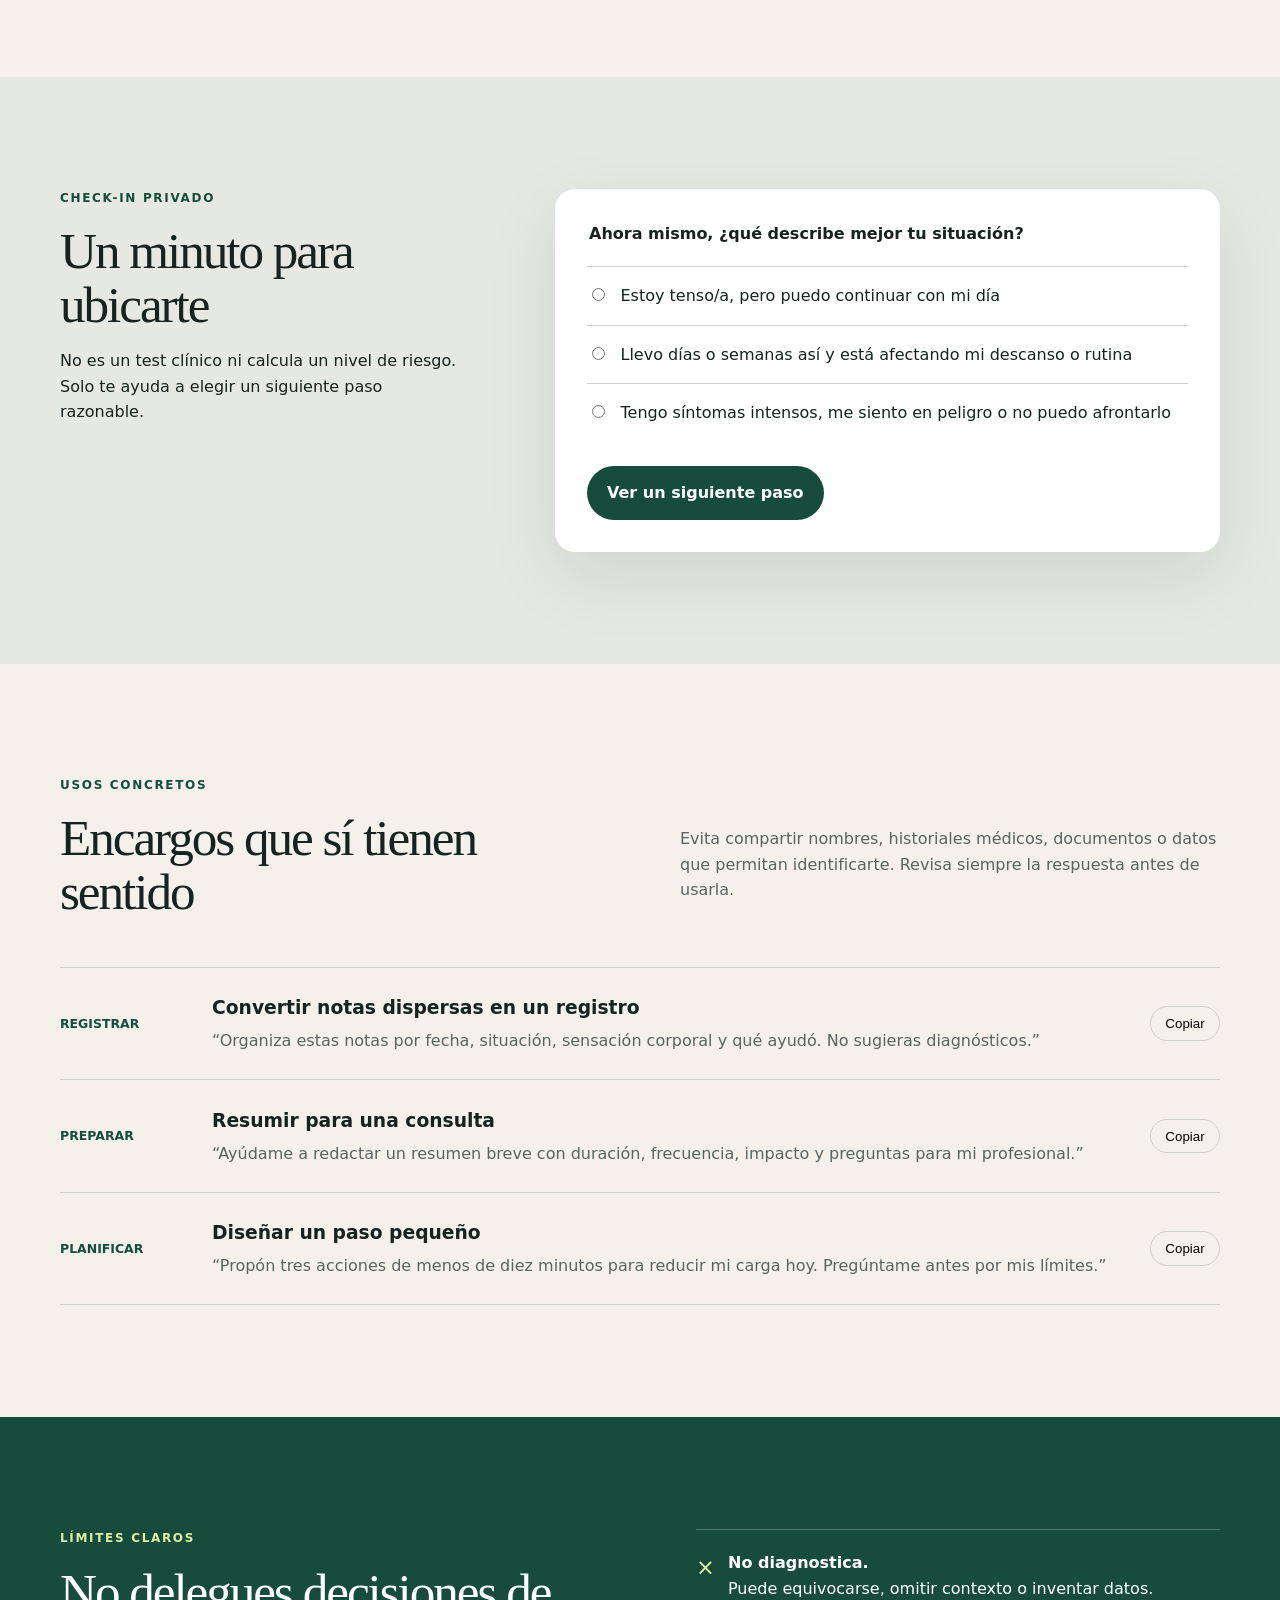
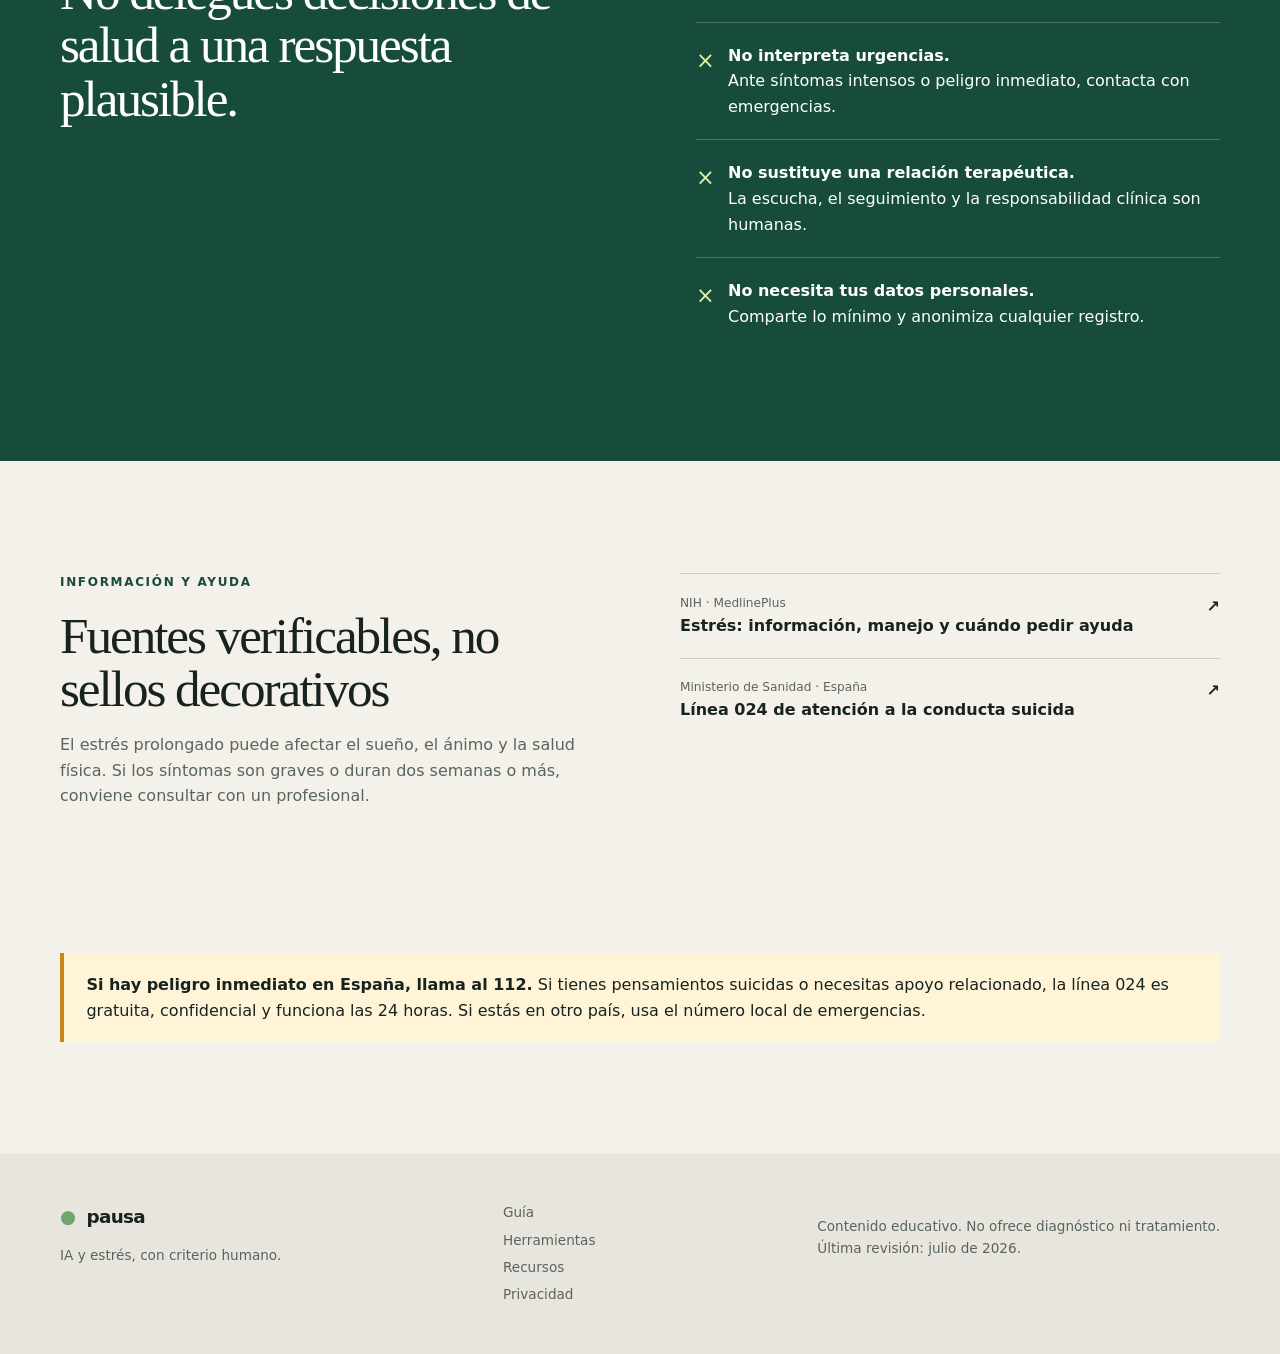
==== commit 7bb0d11c: "Integra guía, recursos y privacidad" ====
--- a/index.html
+++ b/index.html
@@ -5,6 +5,13 @@
     <meta name="viewport" content="width=device-width, initial-scale=1">
     <meta name="description" content="Una guía práctica para usar la inteligencia artificial con criterio al gestionar el estrés, sin sustituir la atención profesional.">
     <meta name="theme-color" content="#f4f1ea">
+    <meta property="og:type" content="website">
+    <meta property="og:locale" content="es_ES">
+    <meta property="og:title" content="Pausa · IA y estrés con criterio">
+    <meta property="og:description" content="Herramientas privadas y orientación responsable para usar IA frente al estrés.">
+    <meta property="og:url" content="https://mauricio-acuna.github.io/estressConIA/">
+    <link rel="canonical" href="https://mauricio-acuna.github.io/estressConIA/">
+    <link rel="icon" href="favicon.svg" type="image/svg+xml">
     <title>Pausa · IA y estrés con criterio</title>
     <link rel="stylesheet" href="styles.css">
   </head>
@@ -15,9 +22,10 @@
       <nav class="nav shell" aria-label="Navegación principal">
         <a class="brand" href="#inicio" aria-label="Pausa, inicio"><span aria-hidden="true">●</span> pausa</a>
         <div class="nav-links">
-          <a href="#orientacion">Orientación</a>
+          <a href="guia.html">Guía</a>
           <a href="ayuda.html">Herramientas</a>
-          <a href="#limites">Límites</a>
+          <a href="recursos.html">Recursos</a>
+          <a href="privacidad.html">Privacidad</a>
         </div>
         <a class="nav-cta" href="#check-in">Hacer check-in</a>
       </nav>
@@ -119,7 +127,7 @@
       </section>
     </main>
 
-    <footer class="footer"><div class="shell footer-grid"><div><a class="brand" href="#inicio"><span aria-hidden="true">●</span> pausa</a><p>IA y estrés, con criterio humano.</p></div><p>Contenido educativo. No ofrece diagnóstico ni tratamiento.<br>Última revisión: julio de 2026.</p></div></footer>
+    <footer class="footer"><div class="shell footer-grid"><div><a class="brand" href="#inicio"><span aria-hidden="true">●</span> pausa</a><p>IA y estrés, con criterio humano.</p></div><nav class="footer-links" aria-label="Navegación secundaria"><a href="guia.html">Guía</a><a href="ayuda.html">Herramientas</a><a href="recursos.html">Recursos</a><a href="privacidad.html">Privacidad</a></nav><p>Contenido educativo. No ofrece diagnóstico ni tratamiento.<br>Última revisión: julio de 2026.</p></div></footer>
 
     <dialog class="breathing-dialog" id="breathing-dialog" aria-labelledby="breathing-title">
       <button class="dialog-close" type="button" aria-label="Cerrar">×</button>
--- a/styles.css
+++ b/styles.css
@@ -5,3 +5,5 @@
 @media(prefers-reduced-motion:reduce){html{scroll-behavior:auto}*,*::before,*::after{transition:none!important}}
 .priority-form{grid-template-columns:1fr minmax(130px,auto) auto}
 @media(max-width:600px){.priority-form{grid-template-columns:1fr}.priority-form .button{width:100%}}
+.nav-links a[aria-current="page"]{color:var(--green);text-decoration:underline;text-underline-offset:.35rem}.footer-links{display:grid;gap:.35rem}.footer-links a{color:var(--muted);text-decoration:none}.tool-index{display:flex;flex-wrap:wrap;gap:.6rem;margin-top:1rem}.tool-index a{padding:.5rem .8rem;border:1px solid var(--line);border-radius:99px;color:var(--ink);font-size:.82rem;text-decoration:none}.reading-page{padding-block:5rem 7rem}.reading-hero{max-width:850px;padding-bottom:4rem;border-bottom:1px solid var(--line)}.reading-hero h1{margin:0;font:400 clamp(3rem,6vw,5.8rem)/1 Georgia,serif;letter-spacing:-.055em}.reading-hero h1 em{color:var(--green);font-weight:400}.reading-sections{max-width:850px}.reading-sections section,.privacy-copy{padding-block:3.5rem;border-bottom:1px solid var(--line)}.reading-sections h2,.privacy-copy h2,.privacy-table h2,.next-card h2,.emergency-panel h2{font:400 clamp(2rem,3vw,3rem)/1.1 Georgia,serif}.reading-sections li,.privacy-copy li{margin:.45rem 0}.formula-card{display:flex;flex-wrap:wrap;gap:.8rem;align-items:center;margin:1.5rem 0;padding:1.4rem;background:#fff;border:1px solid var(--line)}.formula-card span{font-weight:750}.formula-card b{color:var(--green)}.next-card{margin-top:4rem;padding:2rem;background:var(--mint);border-left:4px solid var(--green)}.next-card h2{margin:.2rem 0}.emergency-panel{margin:4rem 0;padding:clamp(1.5rem,4vw,3rem);background:var(--green);color:#fff}.emergency-panel h2{margin-top:0}.verified-resources{margin-top:4rem}.verified-resources>a{display:grid;grid-template-columns:1fr auto;padding:1.5rem 0;border-top:1px solid var(--line);color:var(--ink);text-decoration:none}.verified-resources span,.verified-resources strong,.verified-resources p{grid-column:1}.verified-resources span{color:var(--muted);font-size:.72rem;text-transform:uppercase;letter-spacing:.08em}.verified-resources strong{font:400 1.6rem Georgia,serif}.verified-resources p{margin:.3rem 0;color:var(--muted)}.verified-resources b{grid-column:2;grid-row:1/4;color:var(--green);font-size:.78rem}.narrow-page{max-width:920px}.privacy-table{padding-block:4rem}.privacy-table dl{margin:0}.privacy-table dl>div{display:grid;grid-template-columns:180px 1fr;padding:1rem 0;border-top:1px solid var(--line)}.privacy-table dt{color:var(--muted);font-size:.75rem;font-weight:800;text-transform:uppercase}.privacy-table dd{margin:0}
+@media(max-width:800px){.nav{flex-wrap:wrap;padding-block:1rem}.nav-links{display:flex;order:3;width:100%;gap:1rem;overflow-x:auto;padding:.75rem 0 .15rem;border-top:1px solid var(--line)}.nav-links a{white-space:nowrap}.reading-page{padding-block:3.5rem 5rem}.reading-hero{padding-bottom:3rem}.reading-hero h1{font-size:clamp(2.8rem,13vw,4.5rem)}.footer-grid{display:grid;grid-template-columns:1fr 1fr}.footer-grid>p{grid-column:1/-1}.privacy-table dl>div{grid-template-columns:1fr;gap:.35rem}.verified-resources>a{grid-template-columns:1fr}.verified-resources b{grid-column:1;grid-row:auto;margin-top:.5rem}.formula-card b{display:none}}
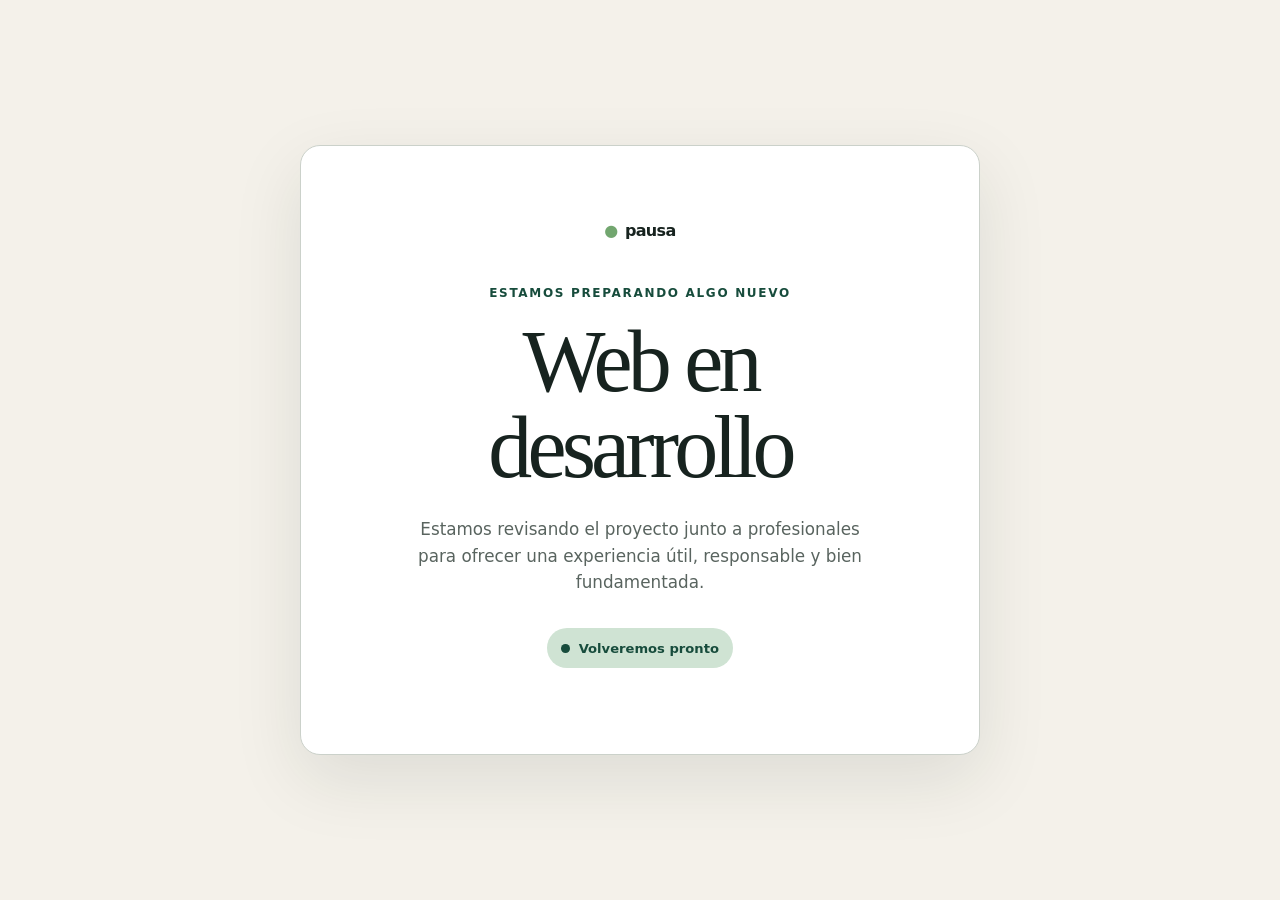
==== commit b3580e33: "Activar modo de mantenimiento" ====
--- a/index.html
+++ b/index.html
@@ -13,6 +13,7 @@
     <link rel="canonical" href="https://mauricio-acuna.github.io/estressConIA/">
     <link rel="icon" href="favicon.svg" type="image/svg+xml">
     <title>Pausa · IA y estrés con criterio</title>
+    <script src="maintenance.js"></script>
     <link rel="stylesheet" href="styles.css">
   </head>
   <body>
--- a/styles.css
+++ b/styles.css
@@ -7,3 +7,5 @@
 @media(max-width:600px){.priority-form{grid-template-columns:1fr}.priority-form .button{width:100%}}
 .nav-links a[aria-current="page"]{color:var(--green);text-decoration:underline;text-underline-offset:.35rem}.footer-links{display:grid;gap:.35rem}.footer-links a{color:var(--muted);text-decoration:none}.tool-index{display:flex;flex-wrap:wrap;gap:.6rem;margin-top:1rem}.tool-index a{padding:.5rem .8rem;border:1px solid var(--line);border-radius:99px;color:var(--ink);font-size:.82rem;text-decoration:none}.reading-page{padding-block:5rem 7rem}.reading-hero{max-width:850px;padding-bottom:4rem;border-bottom:1px solid var(--line)}.reading-hero h1{margin:0;font:400 clamp(3rem,6vw,5.8rem)/1 Georgia,serif;letter-spacing:-.055em}.reading-hero h1 em{color:var(--green);font-weight:400}.reading-sections{max-width:850px}.reading-sections section,.privacy-copy{padding-block:3.5rem;border-bottom:1px solid var(--line)}.reading-sections h2,.privacy-copy h2,.privacy-table h2,.next-card h2,.emergency-panel h2{font:400 clamp(2rem,3vw,3rem)/1.1 Georgia,serif}.reading-sections li,.privacy-copy li{margin:.45rem 0}.formula-card{display:flex;flex-wrap:wrap;gap:.8rem;align-items:center;margin:1.5rem 0;padding:1.4rem;background:#fff;border:1px solid var(--line)}.formula-card span{font-weight:750}.formula-card b{color:var(--green)}.next-card{margin-top:4rem;padding:2rem;background:var(--mint);border-left:4px solid var(--green)}.next-card h2{margin:.2rem 0}.emergency-panel{margin:4rem 0;padding:clamp(1.5rem,4vw,3rem);background:var(--green);color:#fff}.emergency-panel h2{margin-top:0}.verified-resources{margin-top:4rem}.verified-resources>a{display:grid;grid-template-columns:1fr auto;padding:1.5rem 0;border-top:1px solid var(--line);color:var(--ink);text-decoration:none}.verified-resources span,.verified-resources strong,.verified-resources p{grid-column:1}.verified-resources span{color:var(--muted);font-size:.72rem;text-transform:uppercase;letter-spacing:.08em}.verified-resources strong{font:400 1.6rem Georgia,serif}.verified-resources p{margin:.3rem 0;color:var(--muted)}.verified-resources b{grid-column:2;grid-row:1/4;color:var(--green);font-size:.78rem}.narrow-page{max-width:920px}.privacy-table{padding-block:4rem}.privacy-table dl{margin:0}.privacy-table dl>div{display:grid;grid-template-columns:180px 1fr;padding:1rem 0;border-top:1px solid var(--line)}.privacy-table dt{color:var(--muted);font-size:.75rem;font-weight:800;text-transform:uppercase}.privacy-table dd{margin:0}
 @media(max-width:800px){.nav{flex-wrap:wrap;padding-block:1rem}.nav-links{display:flex;order:3;width:100%;gap:1rem;overflow-x:auto;padding:.75rem 0 .15rem;border-top:1px solid var(--line)}.nav-links a{white-space:nowrap}.reading-page{padding-block:3.5rem 5rem}.reading-hero{padding-bottom:3rem}.reading-hero h1{font-size:clamp(2.8rem,13vw,4.5rem)}.footer-grid{display:grid;grid-template-columns:1fr 1fr}.footer-grid>p{grid-column:1/-1}.privacy-table dl>div{grid-template-columns:1fr;gap:.35rem}.verified-resources>a{grid-template-columns:1fr}.verified-resources b{grid-column:1;grid-row:auto;margin-top:.5rem}.formula-card b{display:none}}
+.emergency-panel{display:grid;grid-template-columns:1fr 1fr;gap:2rem}.emergency-panel>div:first-child p:not(.kicker){color:#d7e5dd}.emergency-actions{display:grid;grid-template-columns:1.2fr .8fr;gap:.75rem}.emergency-actions a{display:flex;min-height:145px;flex-direction:column;justify-content:space-between;padding:1.2rem;color:var(--ink);text-decoration:none}.emergency-number{background:var(--lime)}.support-number{background:#fff}.emergency-actions span{font-size:.78rem;font-weight:800;text-transform:uppercase}.emergency-actions strong{font:400 clamp(3rem,6vw,5.5rem)/.9 Georgia,serif}.emergency-footnote{grid-column:1/-1;margin:0;padding-top:1.2rem;border-top:1px solid #ffffff38;font-size:.85rem}.resource-section{margin-top:5rem;padding-top:5rem;border-top:1px solid var(--line)}.resource-heading{max-width:760px;margin-bottom:2.5rem}.resource-heading h2{margin:0;font:400 clamp(2.3rem,4vw,4rem)/1.05 Georgia,serif}.resource-heading>p:last-child{color:var(--muted)}.book-grid,.care-list{display:grid;grid-template-columns:repeat(2,1fr);gap:1rem}.book-grid article,.care-list article{padding:1.5rem;border:1px solid var(--line);background:#faf9f5}.book-grid h3,.care-list h3,.directory-card h3{margin:.25rem 0;font:400 1.55rem/1.15 Georgia,serif}.book-grid article>p:not(.book-author),.care-list p,.directory-card p{color:var(--muted)}.book-author,.care-list span,.directory-card span{margin:0;color:var(--green);font-size:.72rem;font-weight:800;letter-spacing:.08em;text-transform:uppercase}.book-grid a,.care-list a{color:var(--green);font-size:.8rem;font-weight:800}.selection-note{margin-top:1.2rem;color:var(--muted);font-size:.8rem}.directory-card{display:grid;grid-template-columns:1fr auto;align-items:center;gap:2rem;margin-bottom:1rem;padding:1.5rem;background:var(--mint);color:var(--ink);text-decoration:none}.directory-card b{color:var(--green);font-size:.8rem}
+@media(max-width:800px){.emergency-panel{grid-template-columns:1fr}.emergency-actions{grid-template-columns:1fr 1fr}.emergency-footnote{grid-column:1}.book-grid,.care-list{grid-template-columns:1fr}.directory-card{grid-template-columns:1fr}.emergency-actions a{min-height:125px}}
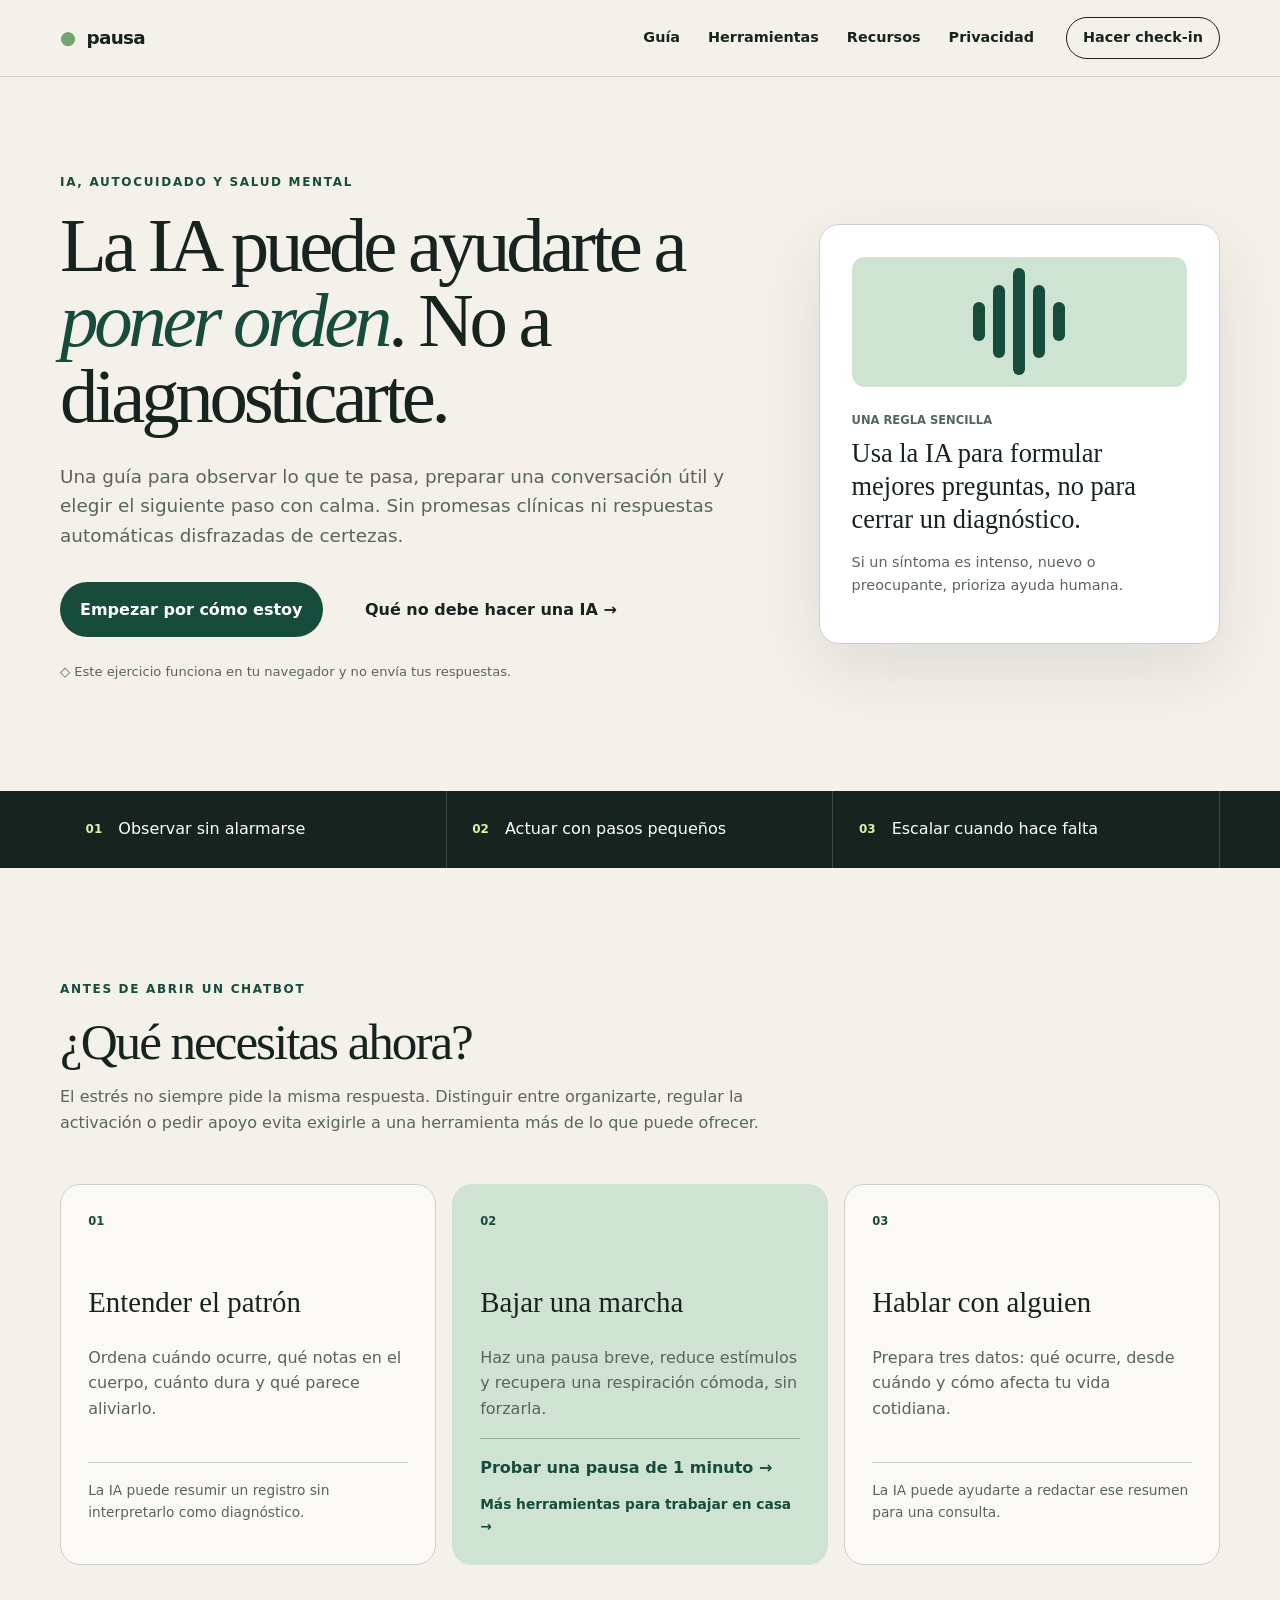
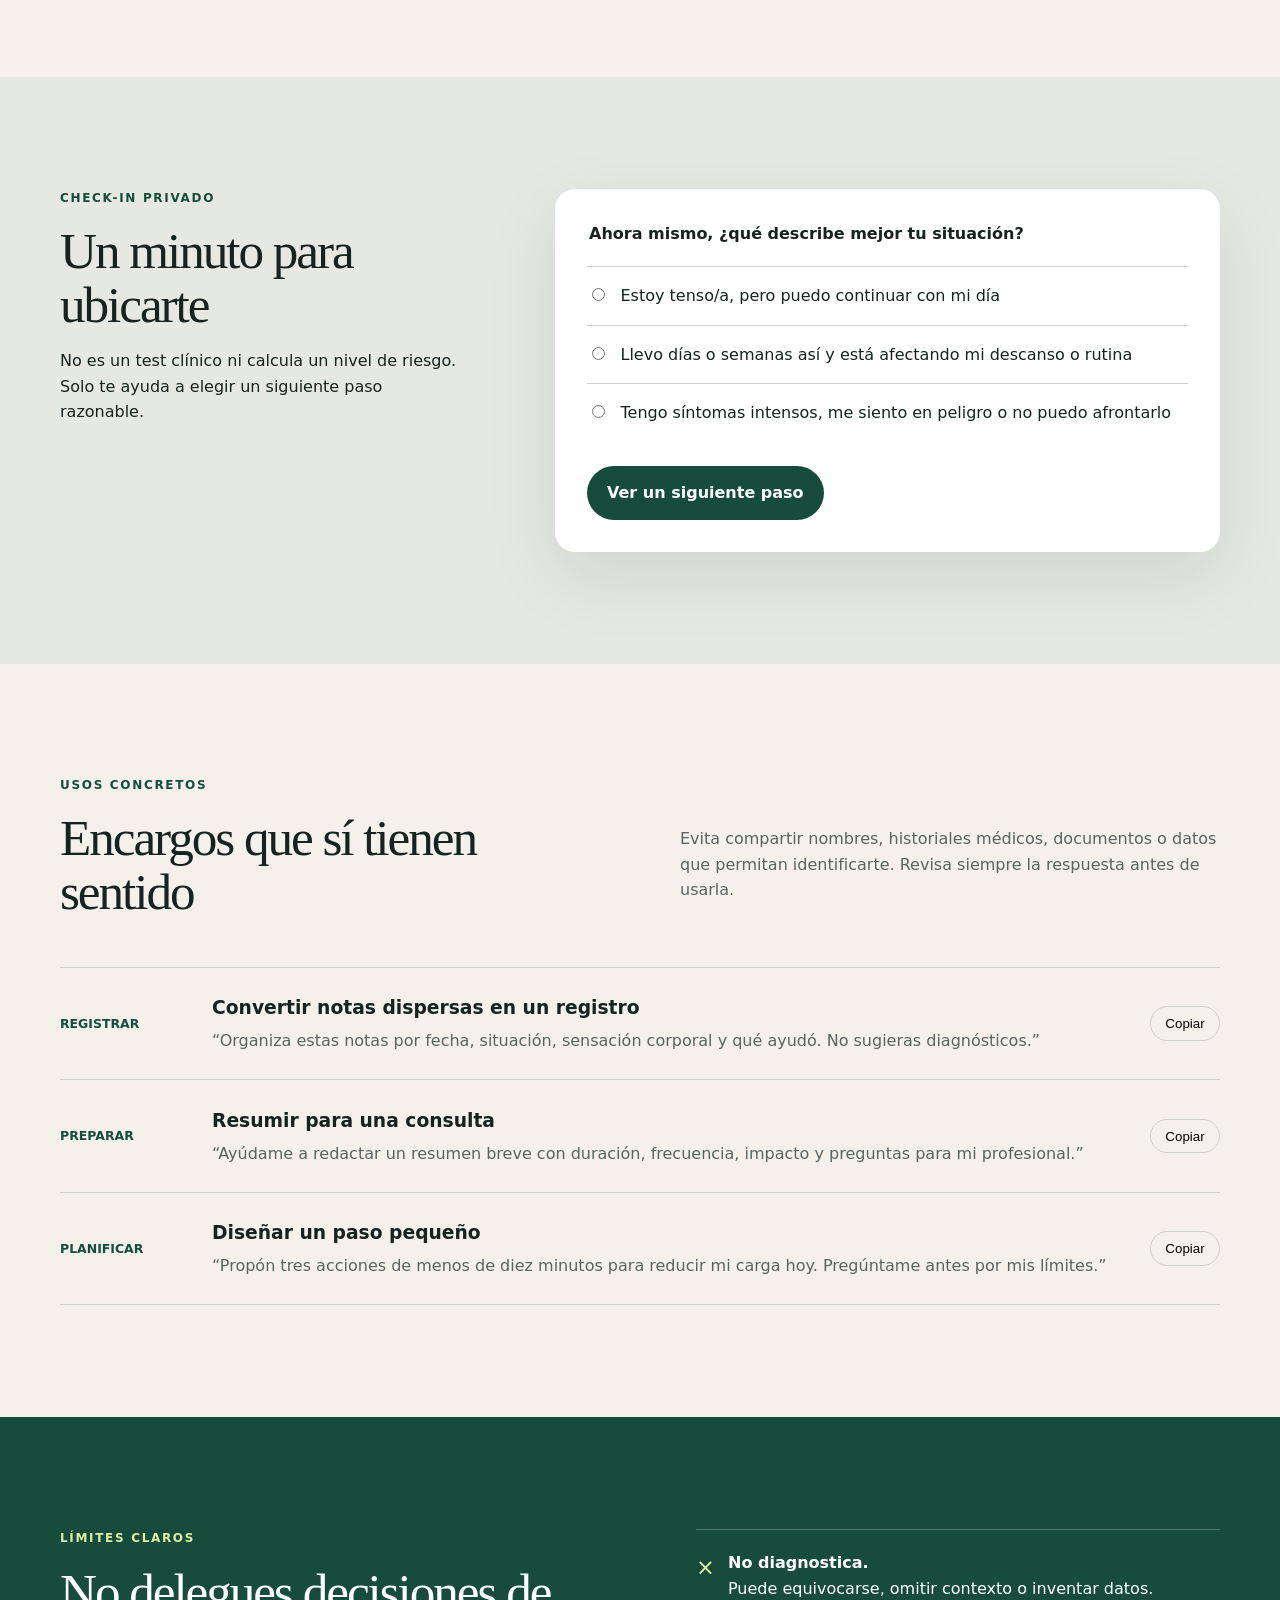
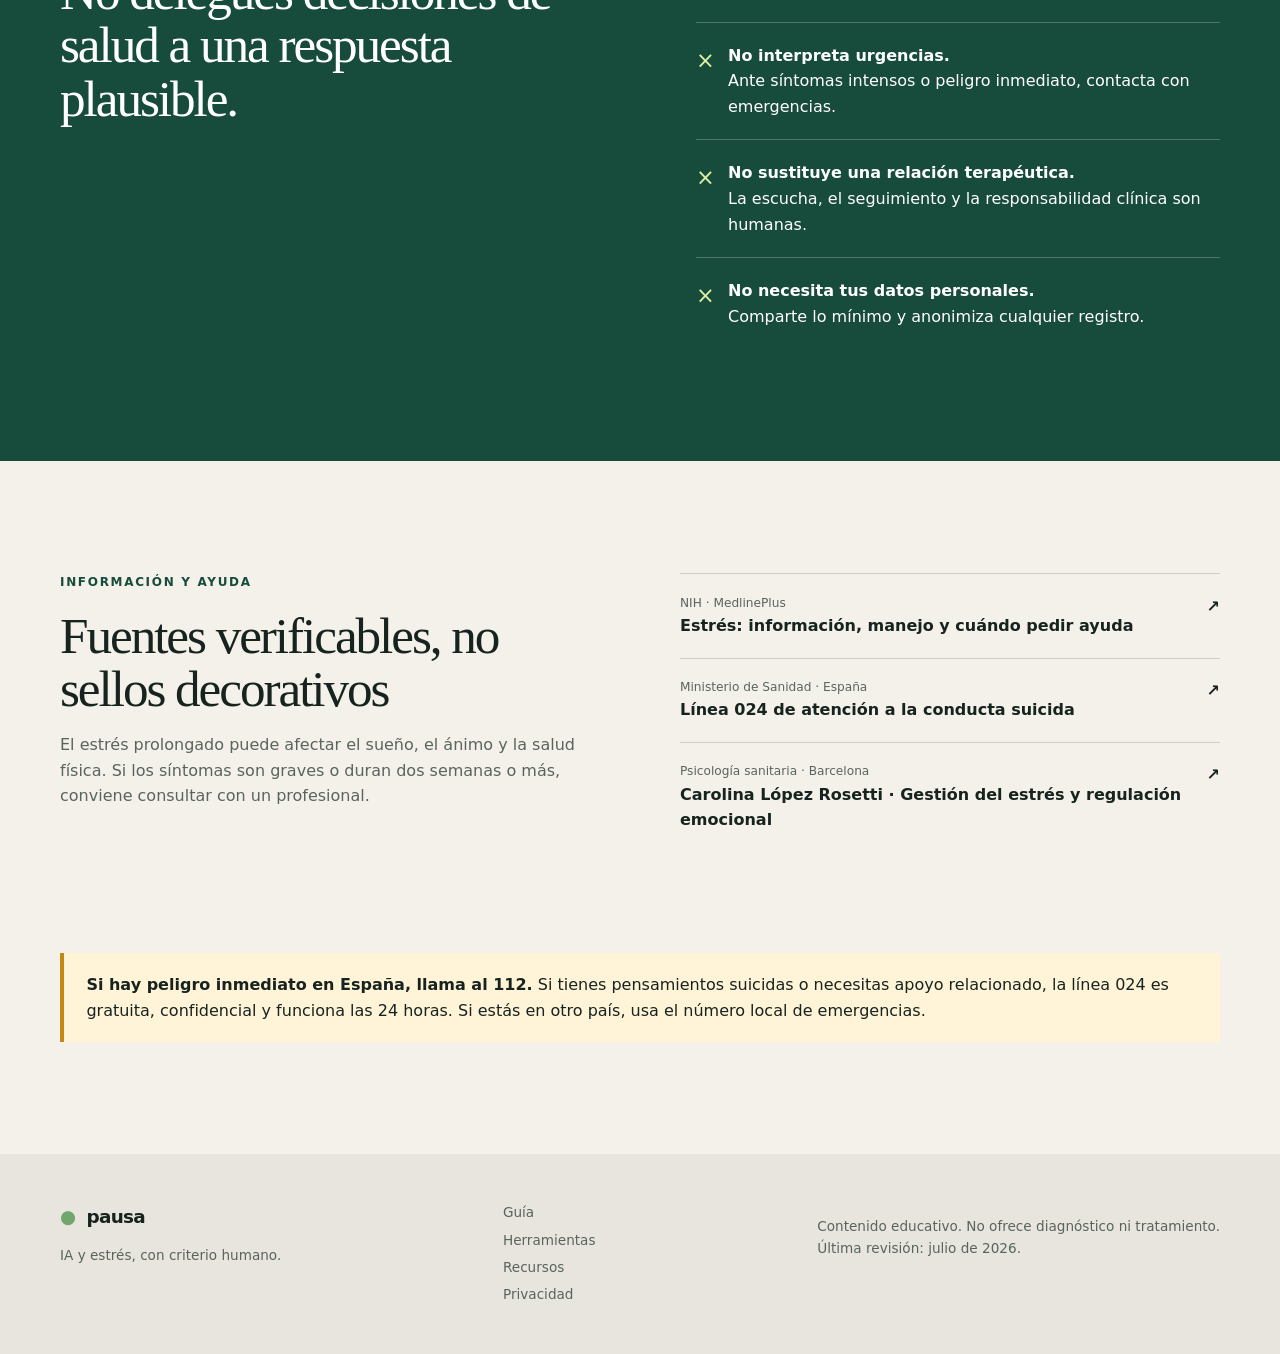
==== commit 0276f435: "Añade referencia profesional en información y ayuda" ====
--- a/index.html
+++ b/index.html
@@ -123,6 +123,7 @@
         <div class="resource-list">
           <a href="https://medlineplus.gov/spanish/stress.html" target="_blank" rel="noopener noreferrer"><span>NIH · MedlinePlus</span><strong>Estrés: información, manejo y cuándo pedir ayuda</strong><b aria-hidden="true">↗</b></a>
           <a href="https://www.sanidad.gob.es/linea024/home.htm" target="_blank" rel="noopener noreferrer"><span>Ministerio de Sanidad · España</span><strong>Línea 024 de atención a la conducta suicida</strong><b aria-hidden="true">↗</b></a>
+          <a href="https://carolinalopezrosetti.com/" target="_blank" rel="noopener noreferrer"><span>Psicología sanitaria · Barcelona</span><strong>Carolina López Rosetti · Gestión del estrés y regulación emocional</strong><b aria-hidden="true">↗</b></a>
         </div>
         <div class="urgent-note"><strong>Si hay peligro inmediato en España, llama al 112.</strong> Si tienes pensamientos suicidas o necesitas apoyo relacionado, la línea 024 es gratuita, confidencial y funciona las 24 horas. Si estás en otro país, usa el número local de emergencias.</div>
       </section>
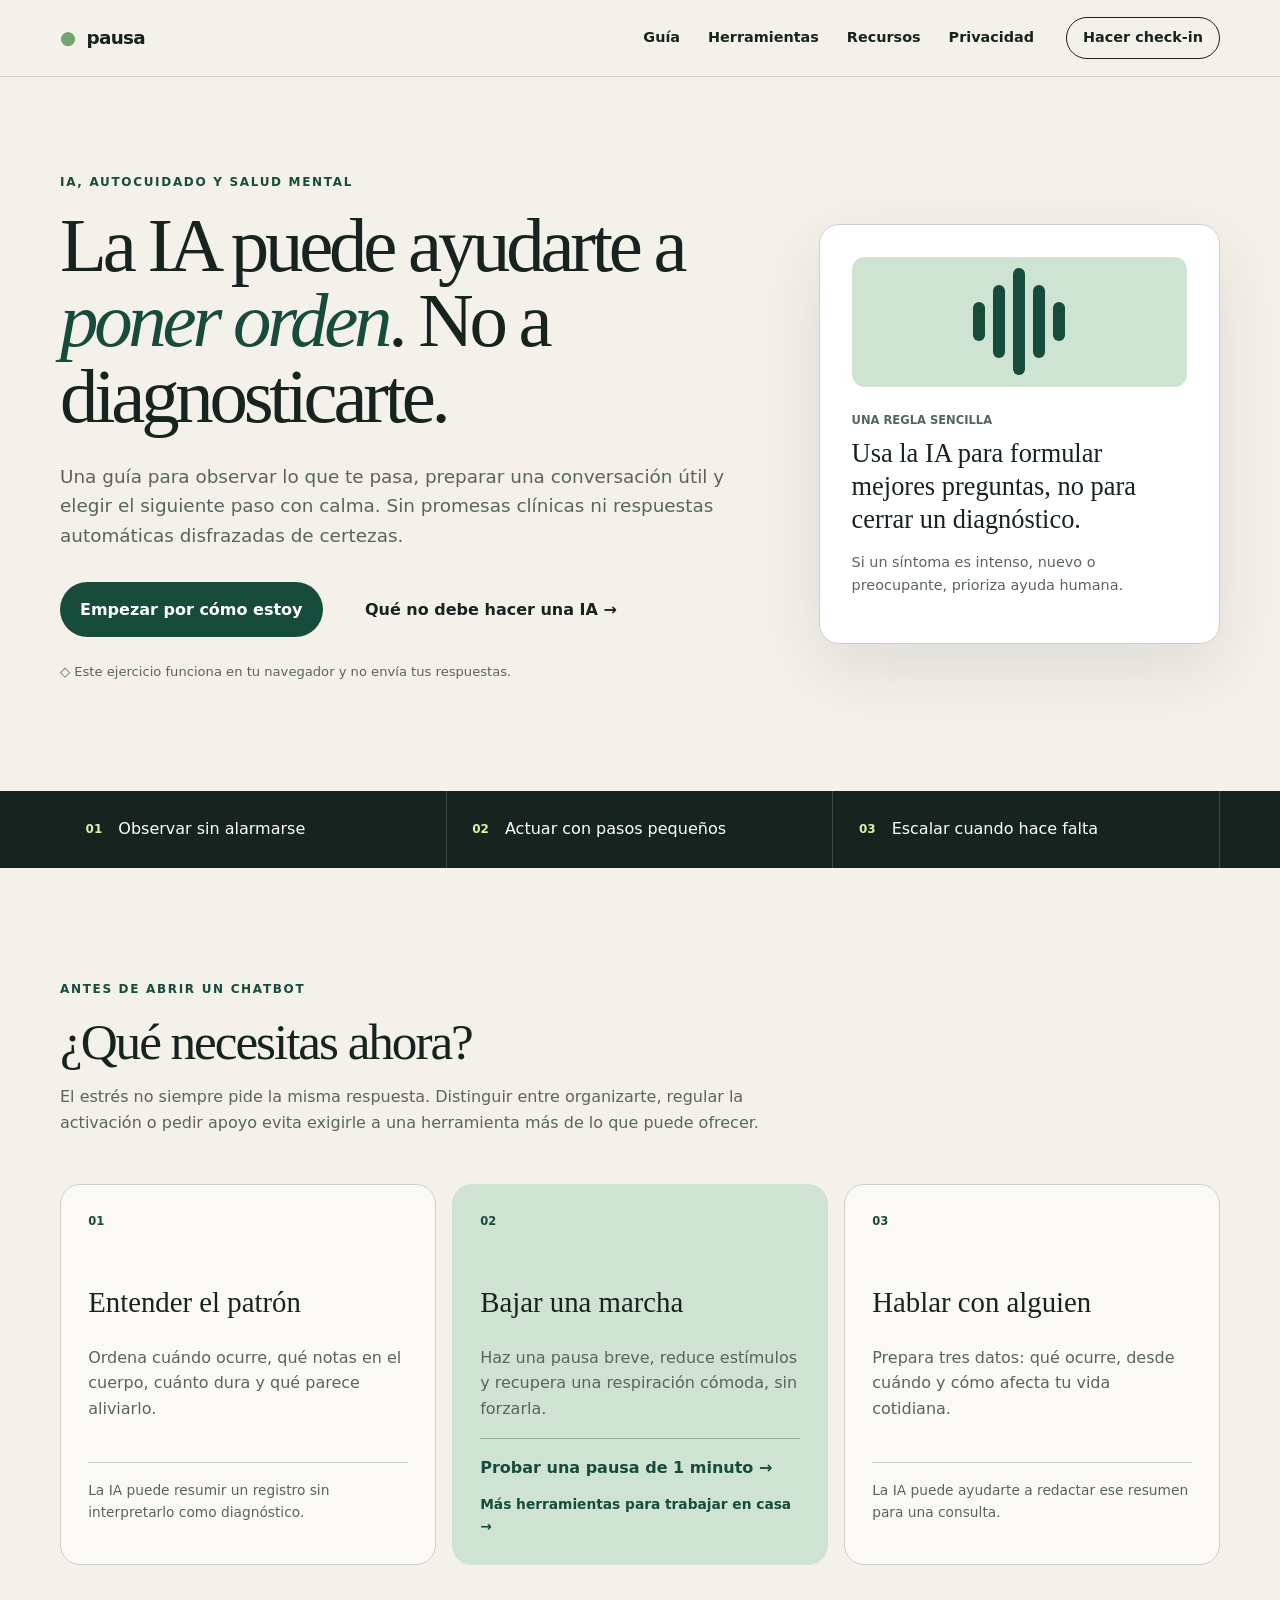
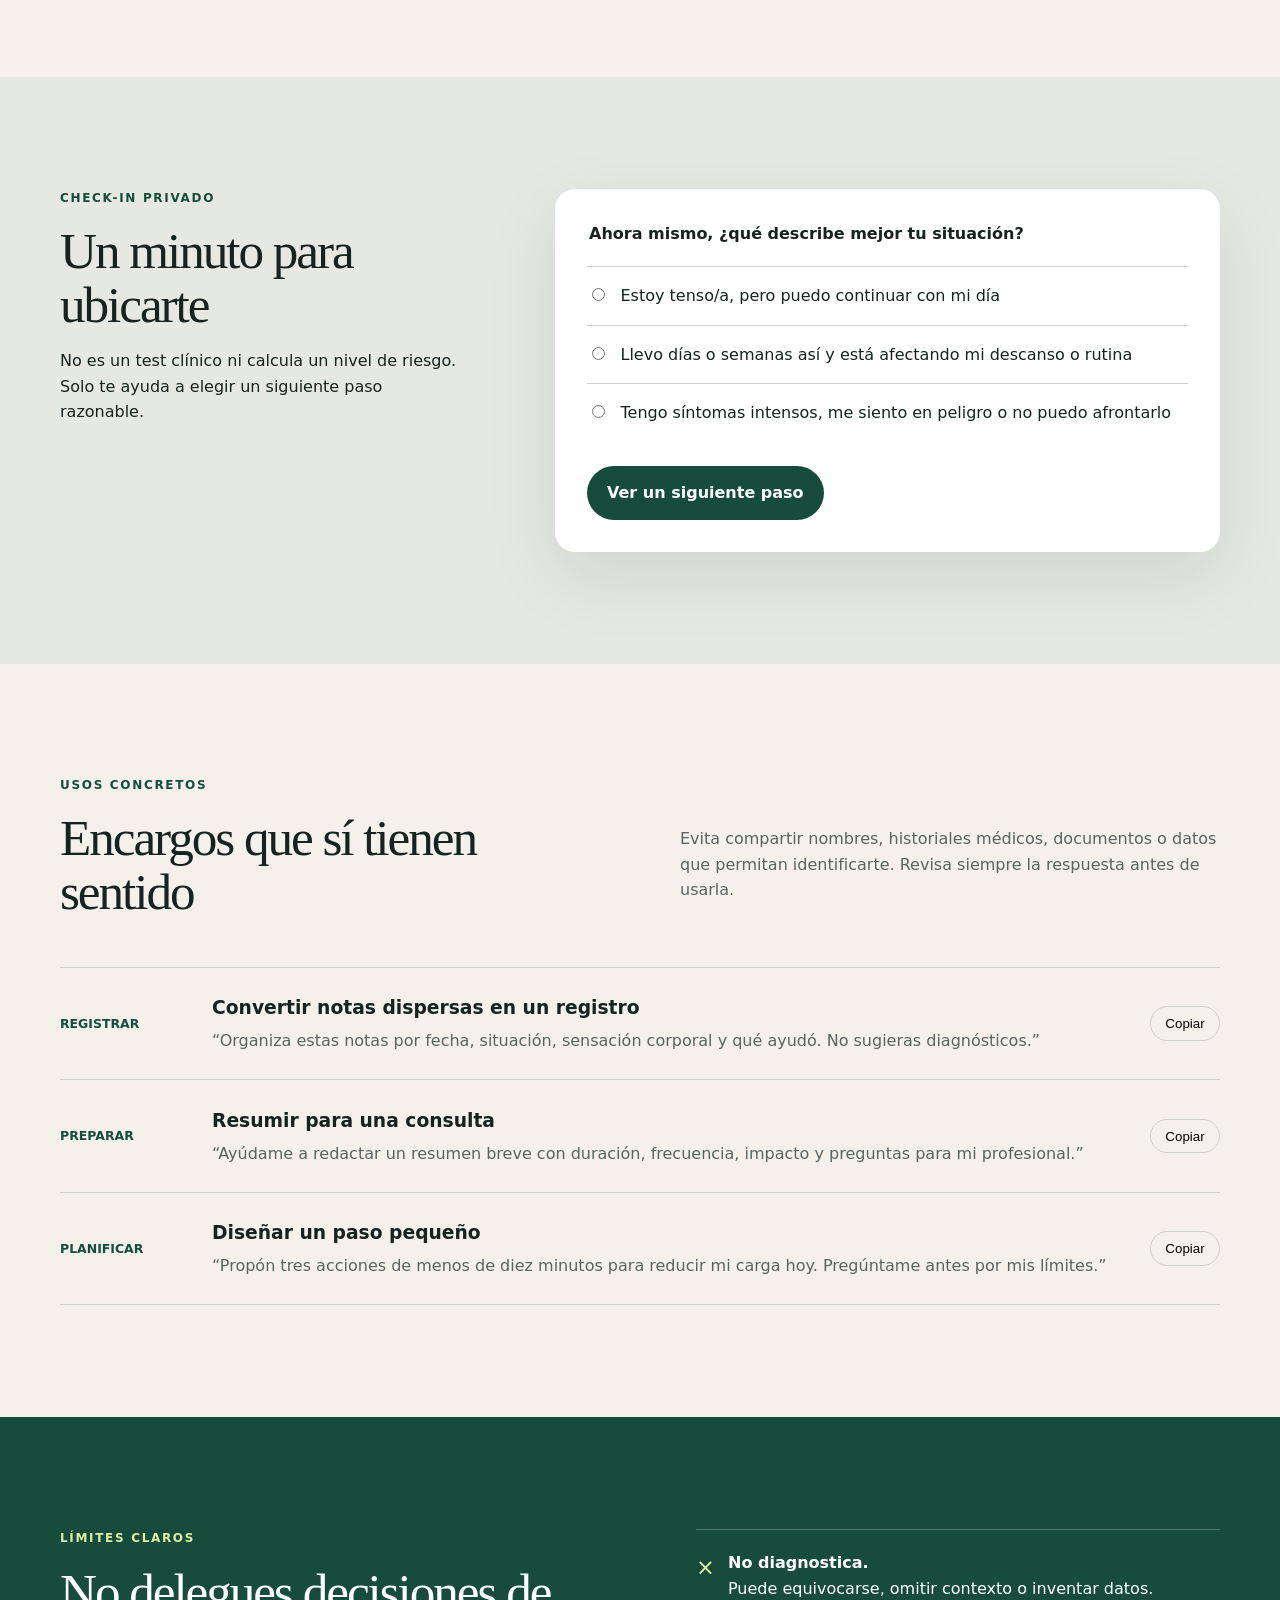
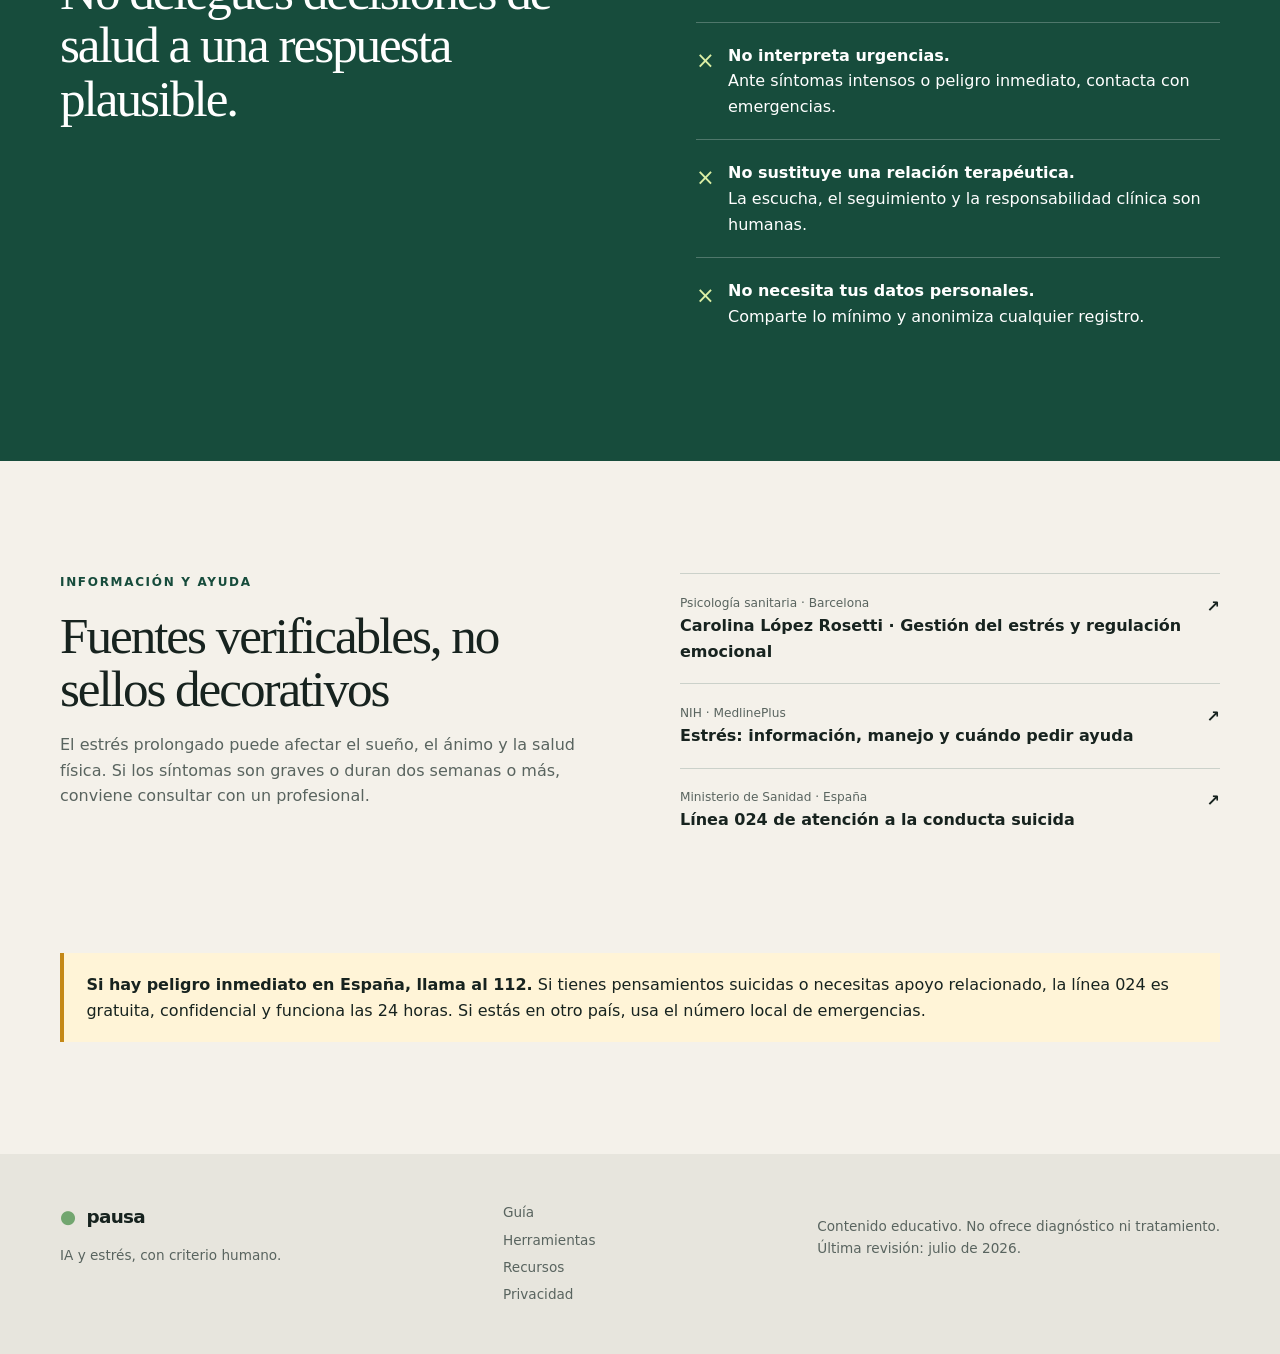
==== commit b0a14074: "Reordena referencias de información y ayuda" ====
--- a/index.html
+++ b/index.html
@@ -121,9 +121,9 @@
       <section class="section shell evidence" id="fuentes">
         <div class="section-intro"><p class="kicker">Información y ayuda</p><h2>Fuentes verificables, no sellos decorativos</h2><p>El estrés prolongado puede afectar el sueño, el ánimo y la salud física. Si los síntomas son graves o duran dos semanas o más, conviene consultar con un profesional.</p></div>
         <div class="resource-list">
+          <a href="https://carolinalopezrosetti.com/" target="_blank" rel="noopener noreferrer"><span>Psicología sanitaria · Barcelona</span><strong>Carolina López Rosetti · Gestión del estrés y regulación emocional</strong><b aria-hidden="true">↗</b></a>
           <a href="https://medlineplus.gov/spanish/stress.html" target="_blank" rel="noopener noreferrer"><span>NIH · MedlinePlus</span><strong>Estrés: información, manejo y cuándo pedir ayuda</strong><b aria-hidden="true">↗</b></a>
           <a href="https://www.sanidad.gob.es/linea024/home.htm" target="_blank" rel="noopener noreferrer"><span>Ministerio de Sanidad · España</span><strong>Línea 024 de atención a la conducta suicida</strong><b aria-hidden="true">↗</b></a>
-          <a href="https://carolinalopezrosetti.com/" target="_blank" rel="noopener noreferrer"><span>Psicología sanitaria · Barcelona</span><strong>Carolina López Rosetti · Gestión del estrés y regulación emocional</strong><b aria-hidden="true">↗</b></a>
         </div>
         <div class="urgent-note"><strong>Si hay peligro inmediato en España, llama al 112.</strong> Si tienes pensamientos suicidas o necesitas apoyo relacionado, la línea 024 es gratuita, confidencial y funciona las 24 horas. Si estás en otro país, usa el número local de emergencias.</div>
       </section>
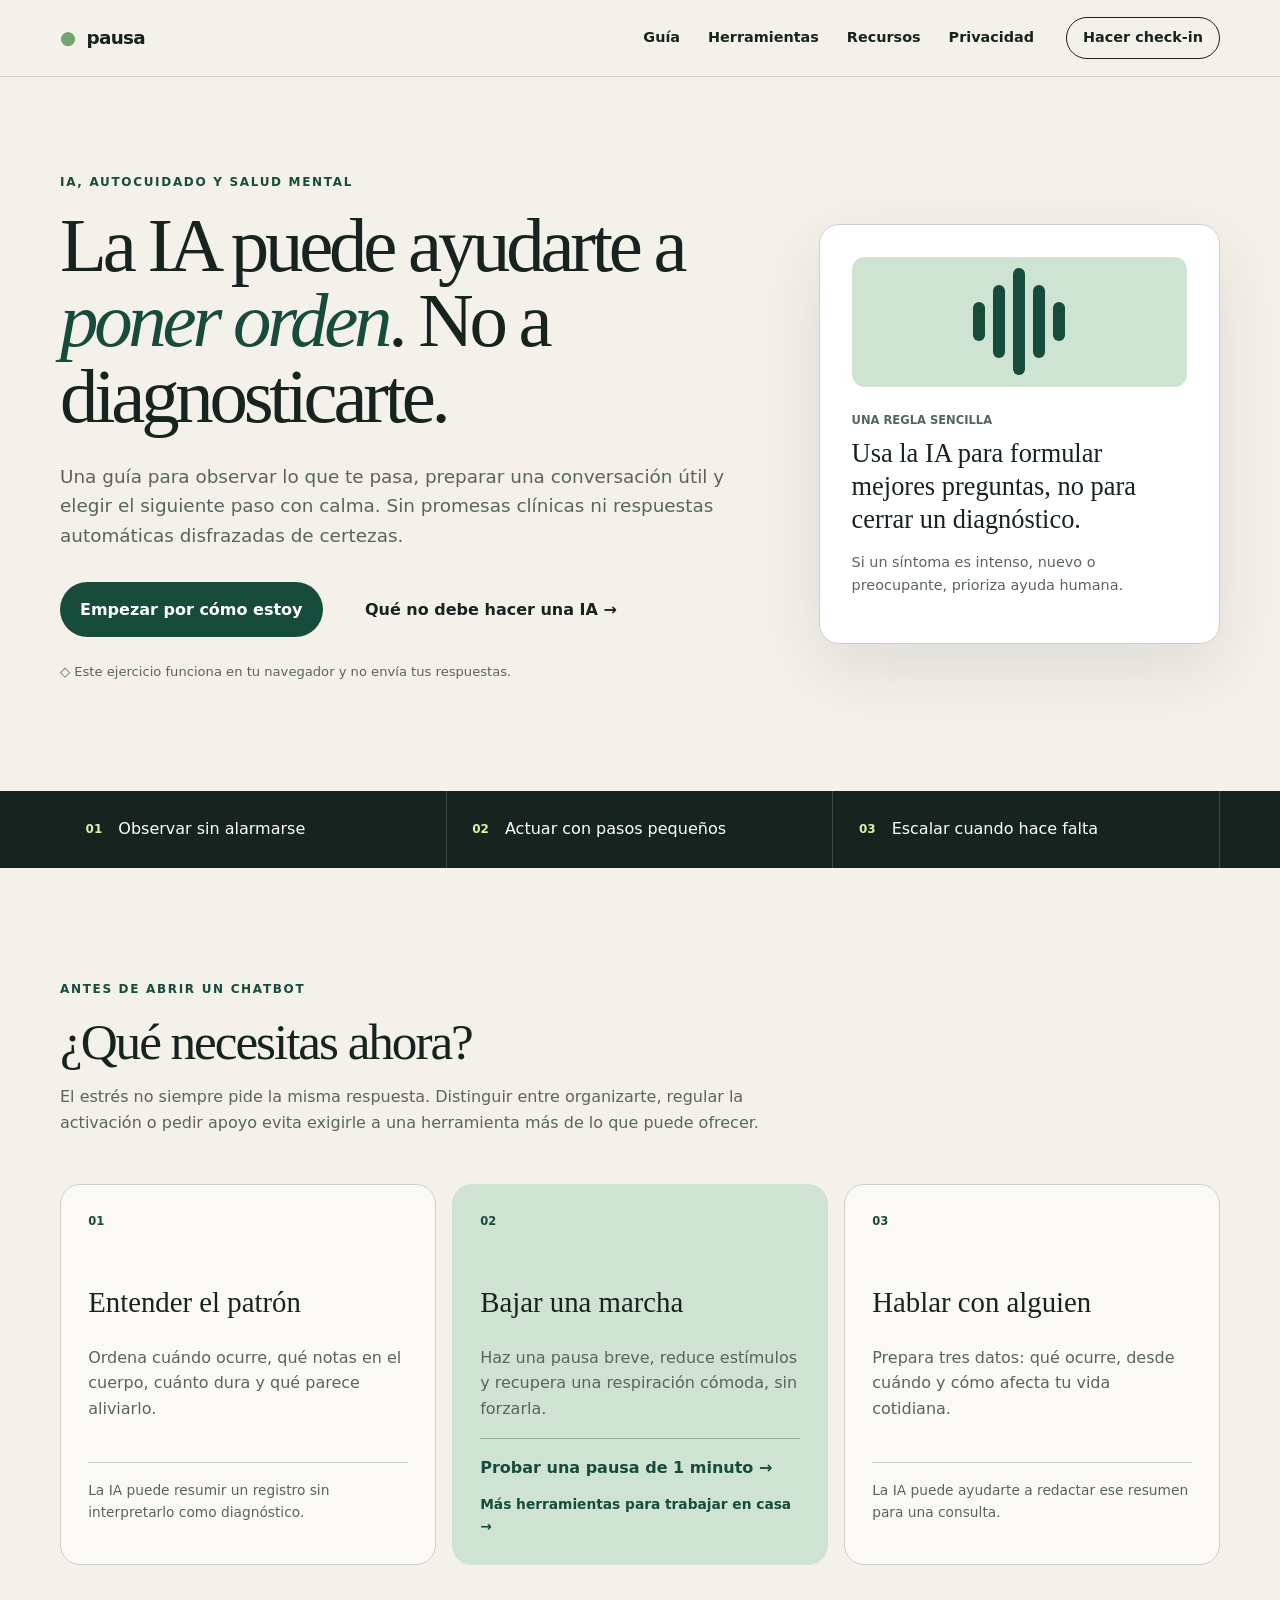
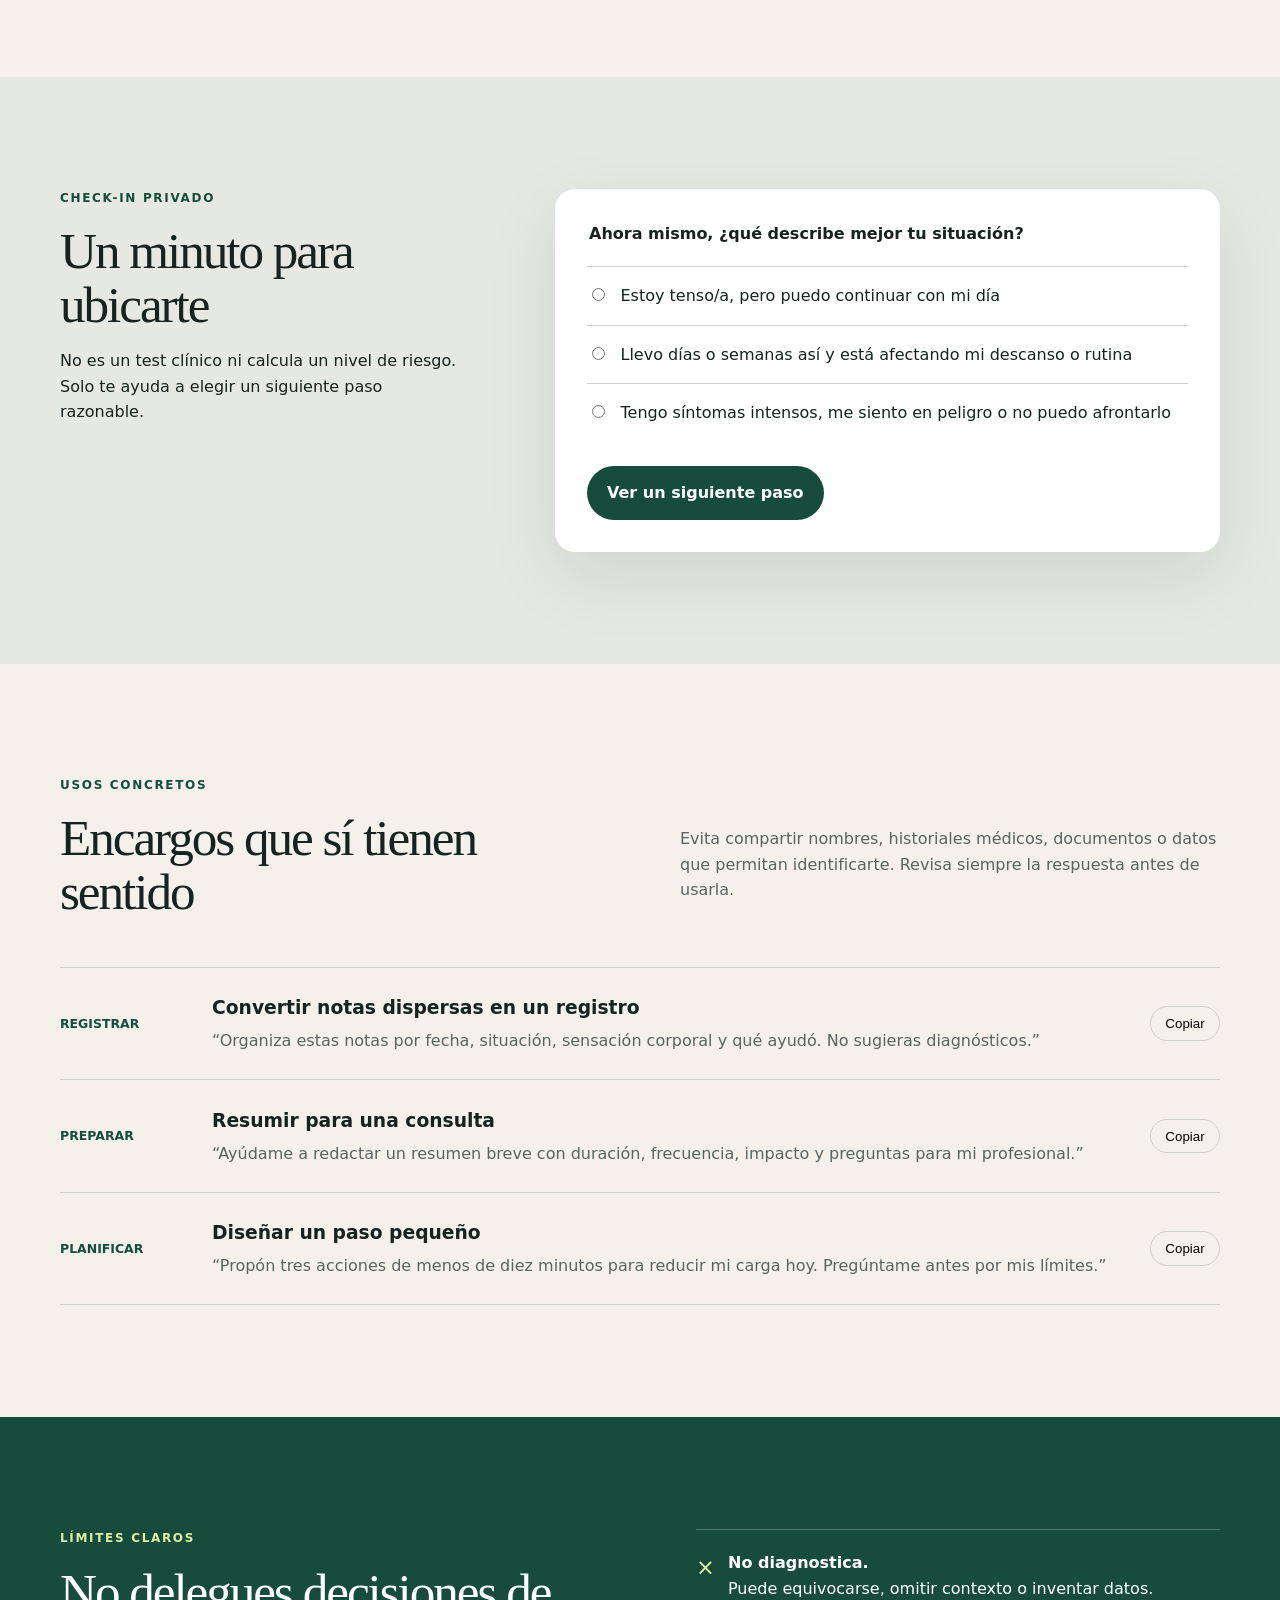
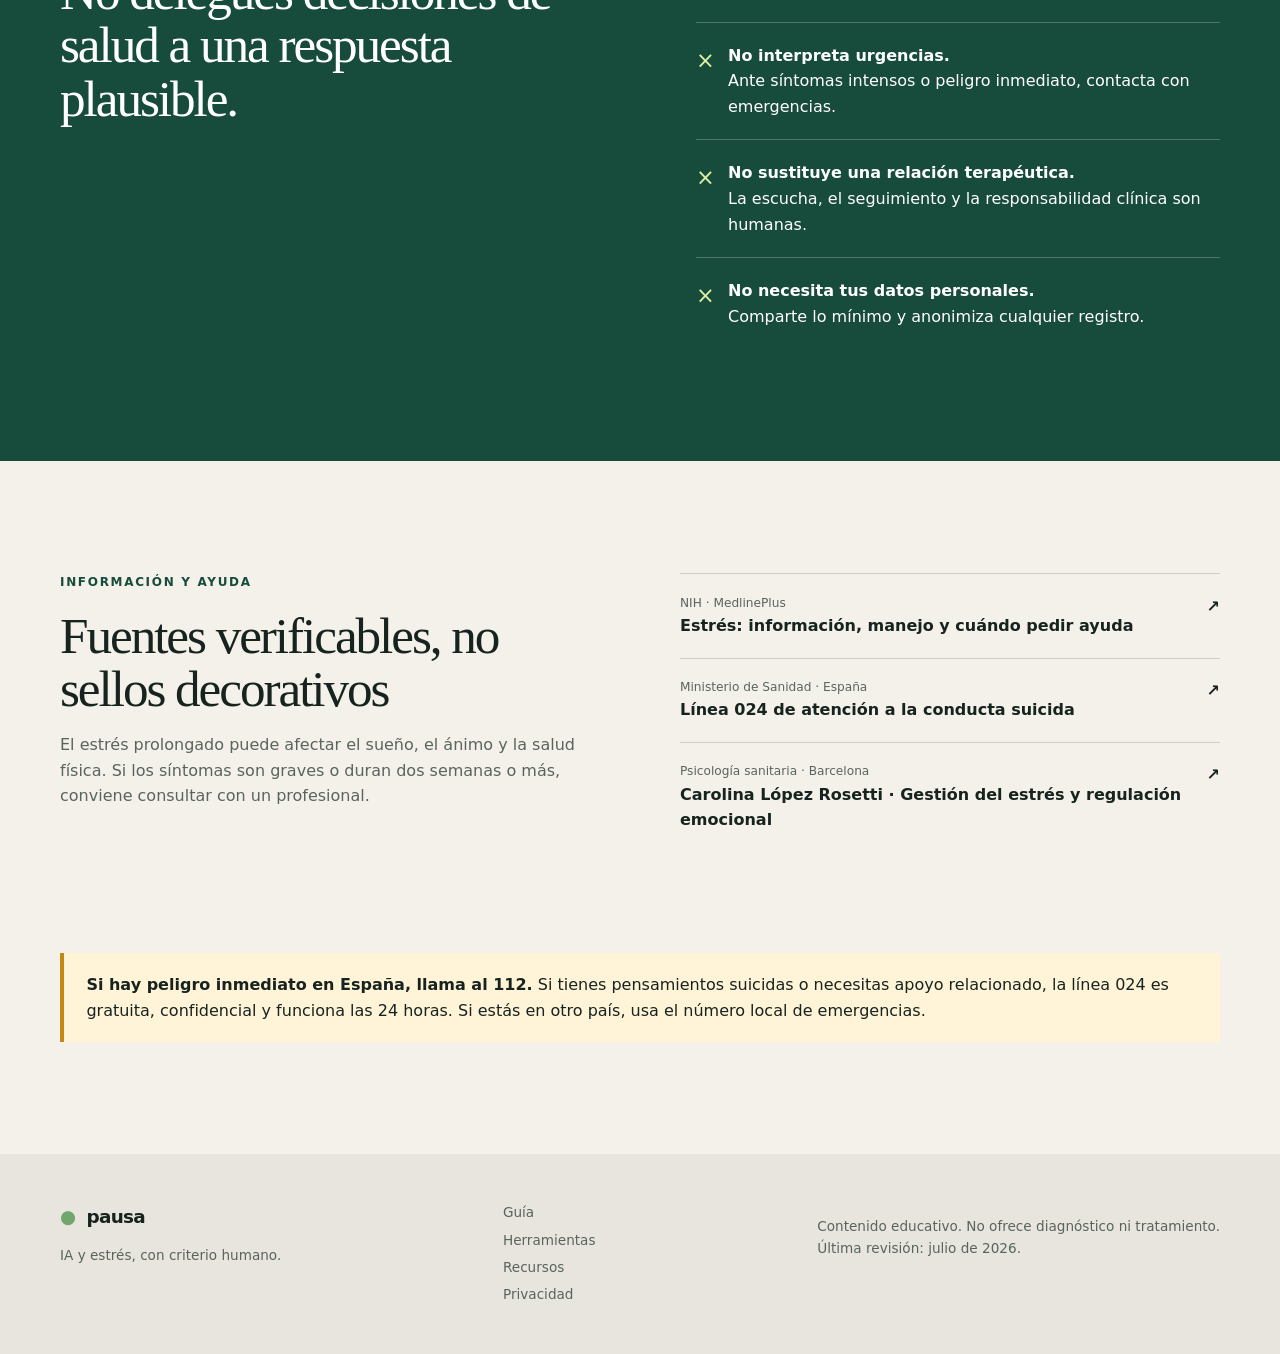
==== commit 79541d0b: "Coloca referencia profesional en tercer lugar" ====
--- a/index.html
+++ b/index.html
@@ -121,9 +121,9 @@
       <section class="section shell evidence" id="fuentes">
         <div class="section-intro"><p class="kicker">Información y ayuda</p><h2>Fuentes verificables, no sellos decorativos</h2><p>El estrés prolongado puede afectar el sueño, el ánimo y la salud física. Si los síntomas son graves o duran dos semanas o más, conviene consultar con un profesional.</p></div>
         <div class="resource-list">
-          <a href="https://carolinalopezrosetti.com/" target="_blank" rel="noopener noreferrer"><span>Psicología sanitaria · Barcelona</span><strong>Carolina López Rosetti · Gestión del estrés y regulación emocional</strong><b aria-hidden="true">↗</b></a>
           <a href="https://medlineplus.gov/spanish/stress.html" target="_blank" rel="noopener noreferrer"><span>NIH · MedlinePlus</span><strong>Estrés: información, manejo y cuándo pedir ayuda</strong><b aria-hidden="true">↗</b></a>
           <a href="https://www.sanidad.gob.es/linea024/home.htm" target="_blank" rel="noopener noreferrer"><span>Ministerio de Sanidad · España</span><strong>Línea 024 de atención a la conducta suicida</strong><b aria-hidden="true">↗</b></a>
+          <a href="https://carolinalopezrosetti.com/" target="_blank" rel="noopener noreferrer"><span>Psicología sanitaria · Barcelona</span><strong>Carolina López Rosetti · Gestión del estrés y regulación emocional</strong><b aria-hidden="true">↗</b></a>
         </div>
         <div class="urgent-note"><strong>Si hay peligro inmediato en España, llama al 112.</strong> Si tienes pensamientos suicidas o necesitas apoyo relacionado, la línea 024 es gratuita, confidencial y funciona las 24 horas. Si estás en otro país, usa el número local de emergencias.</div>
       </section>
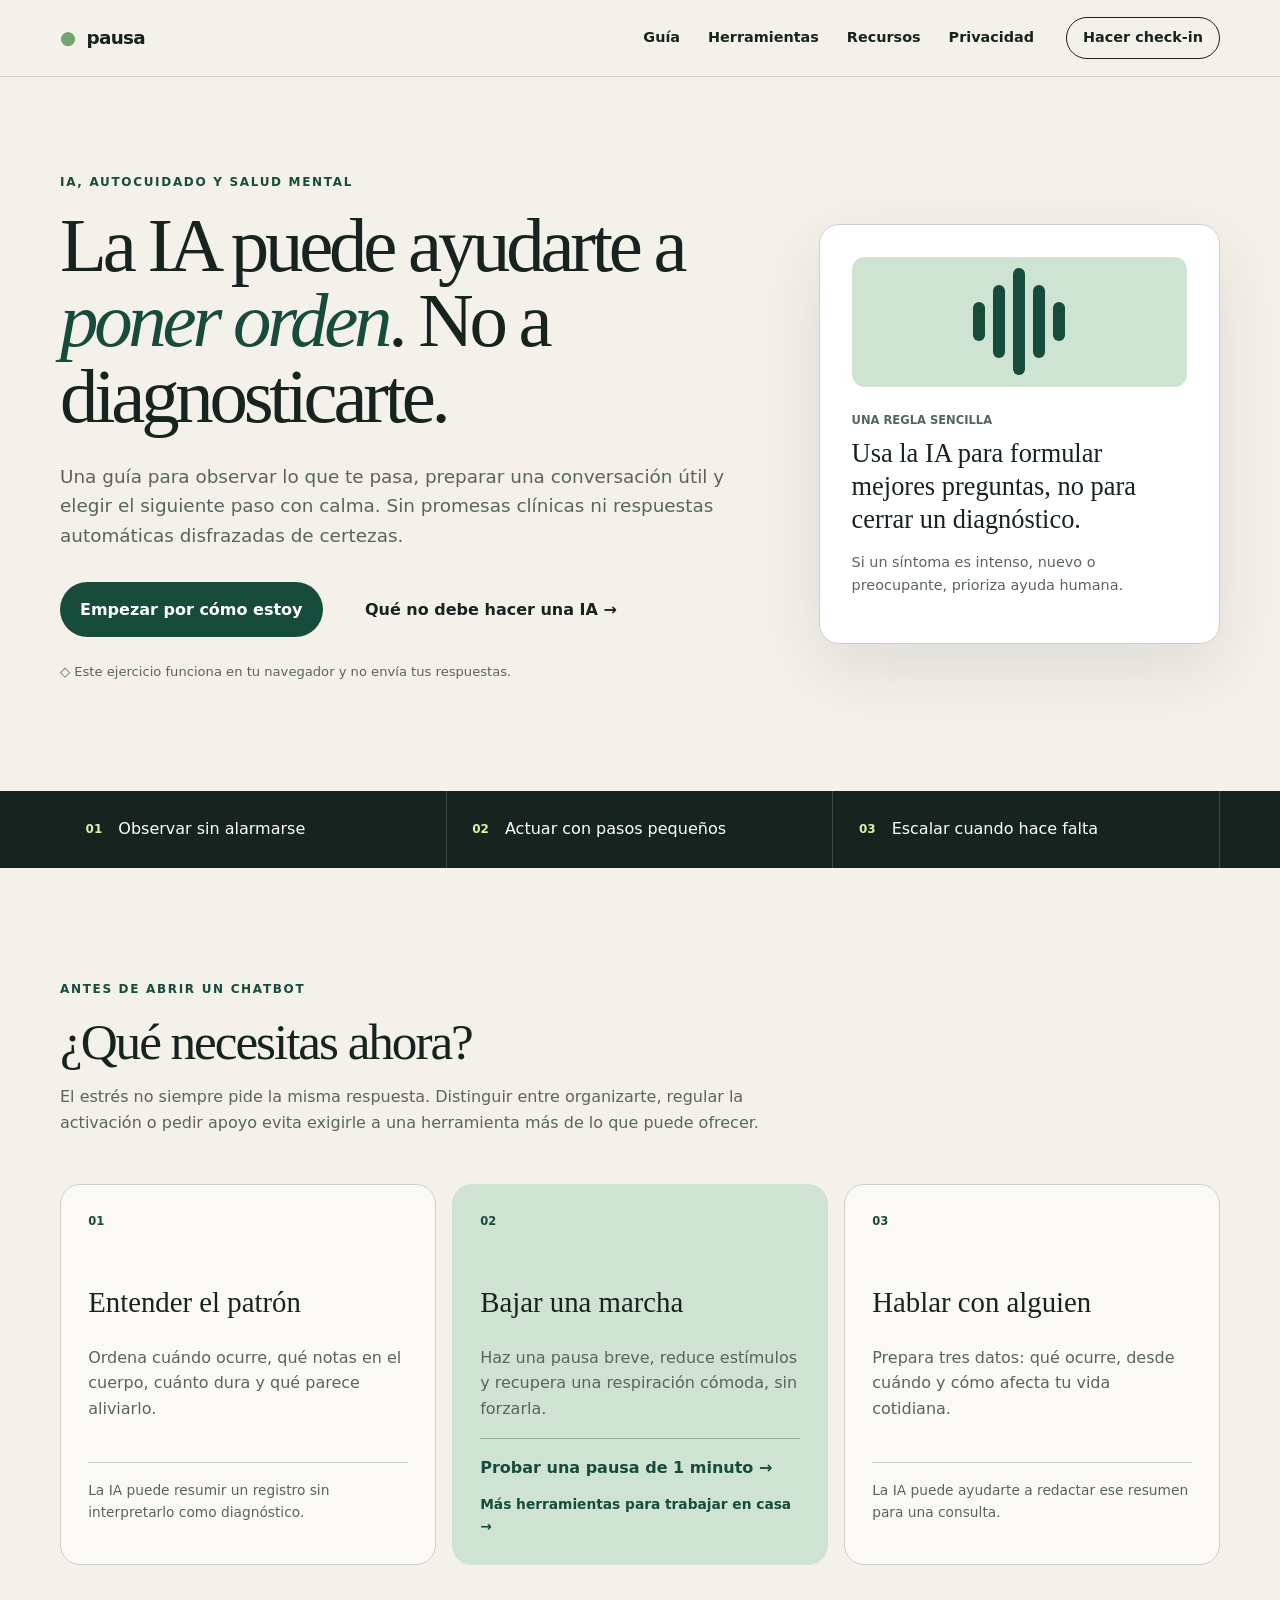
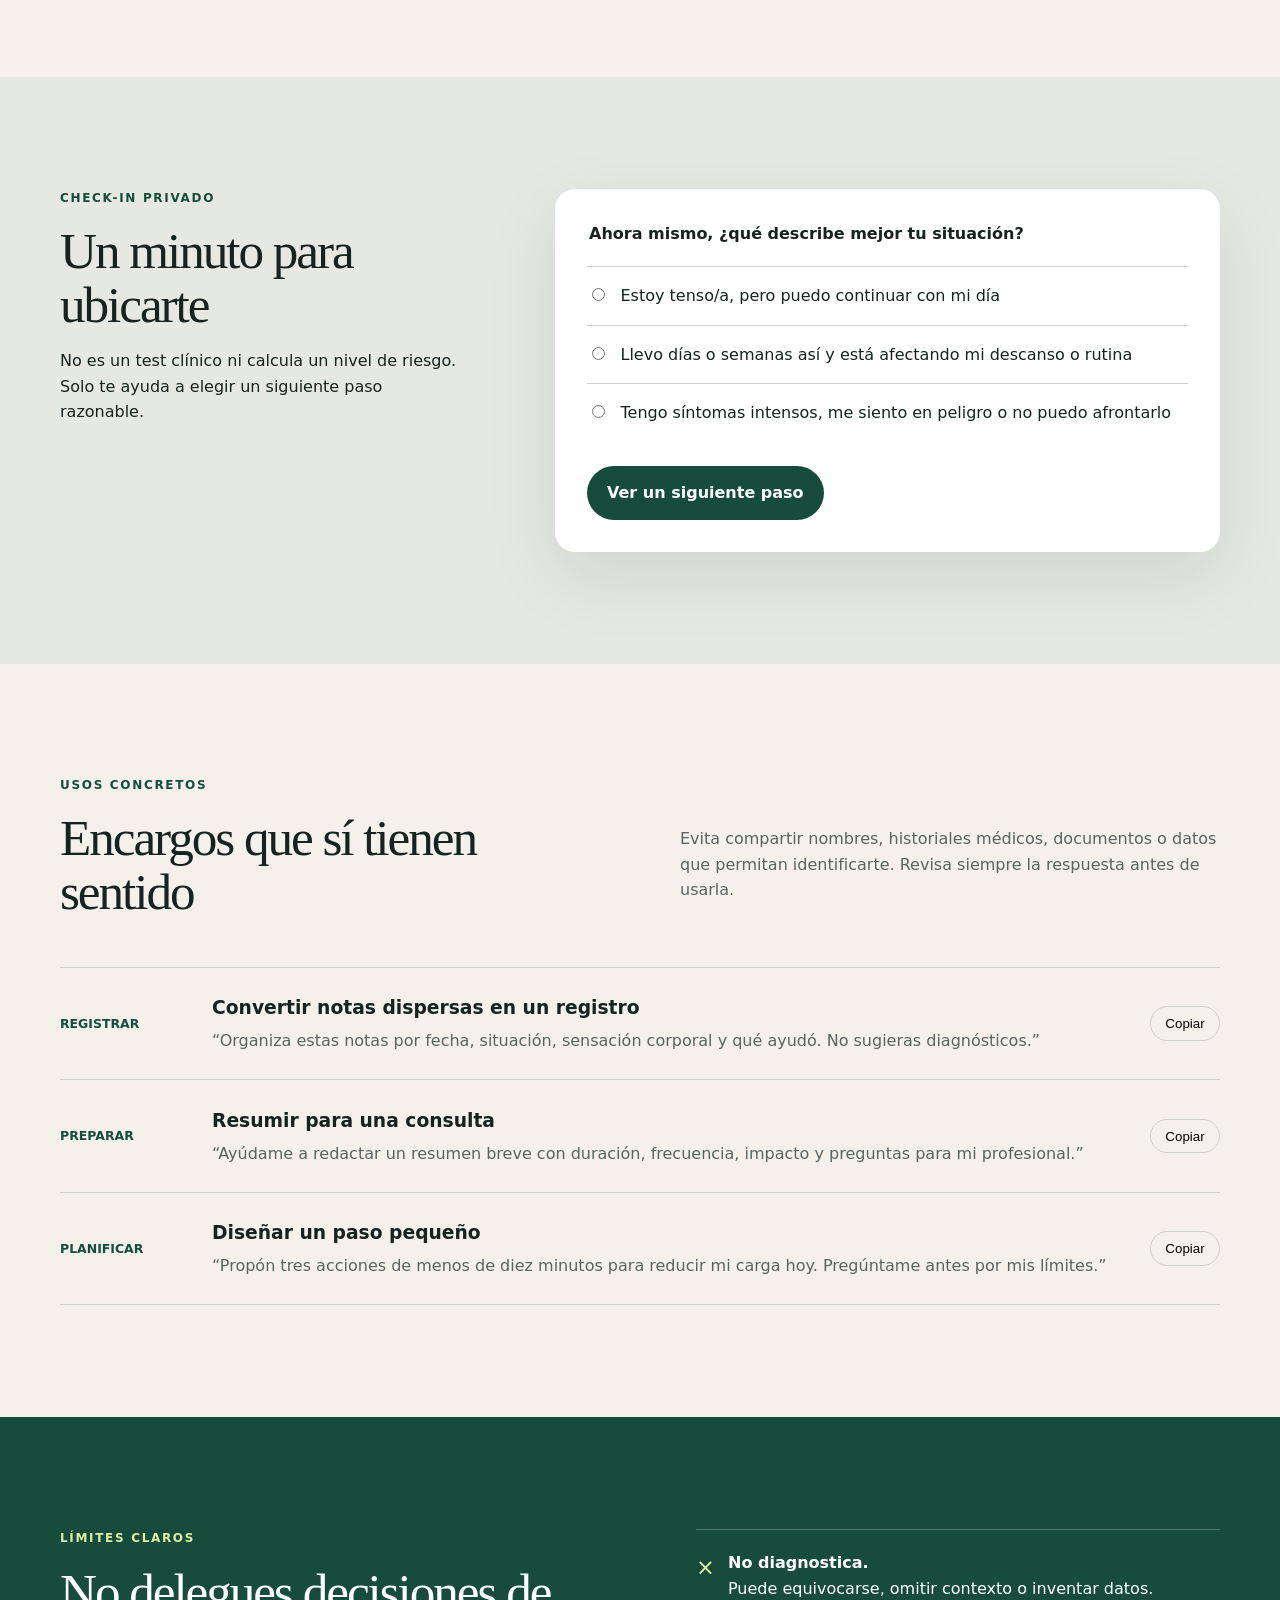
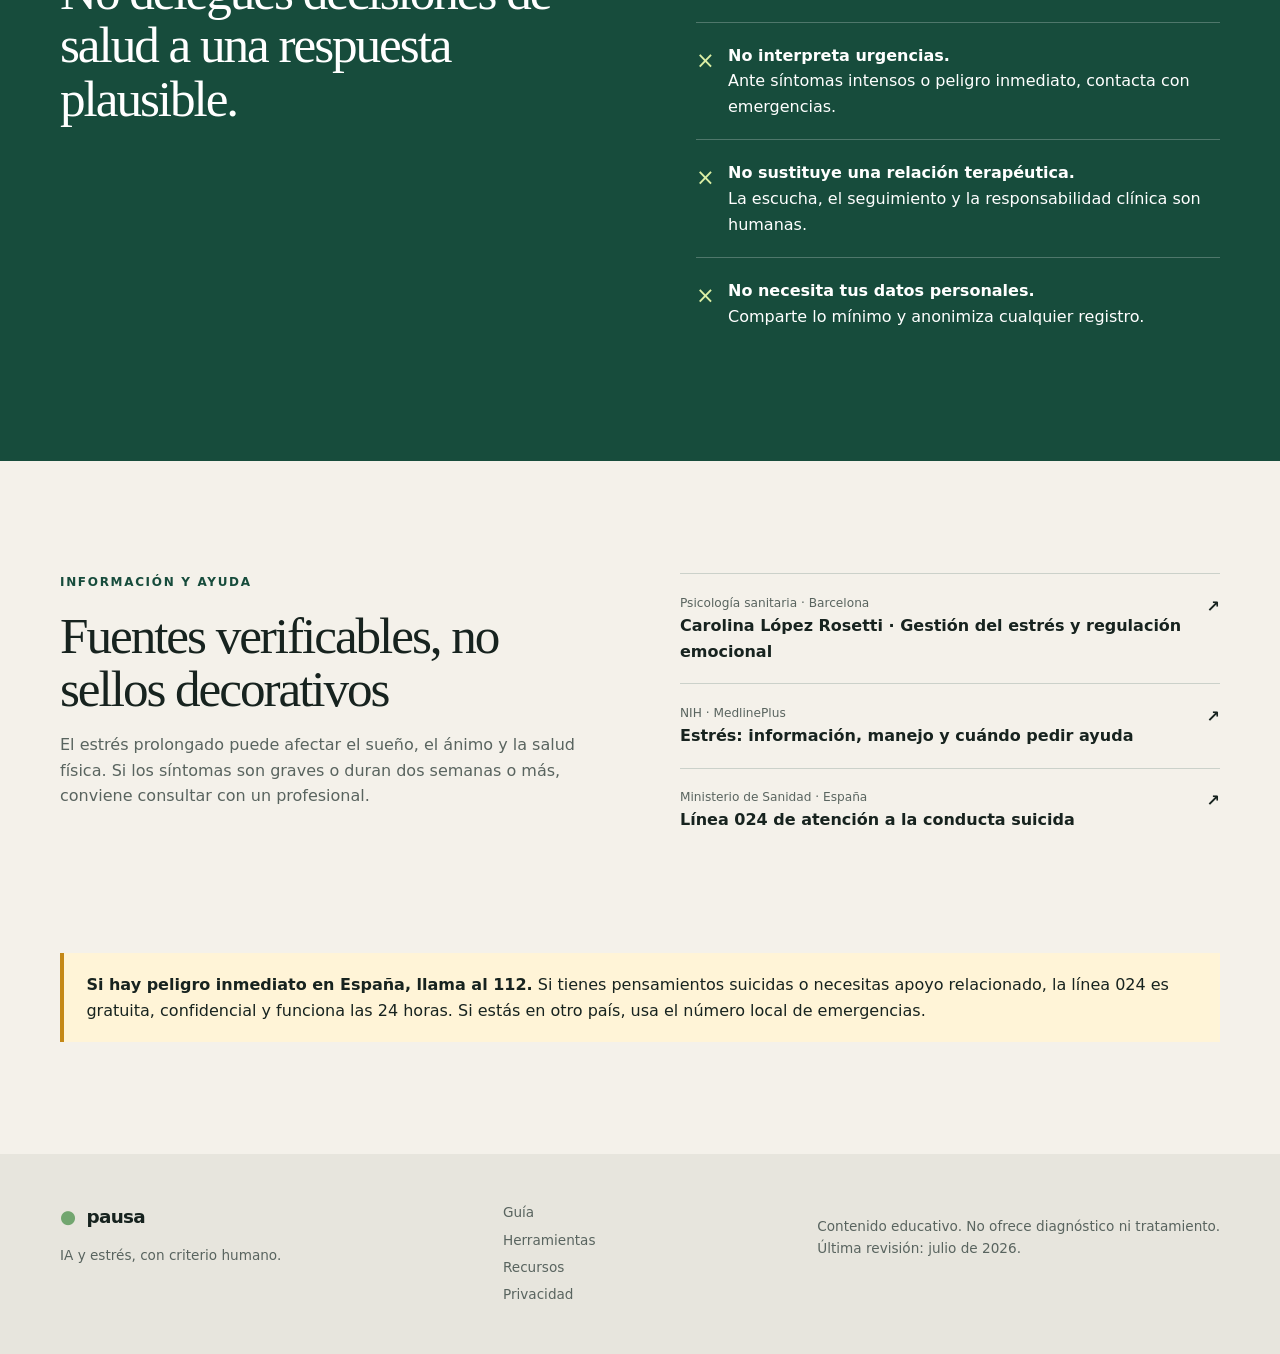
==== commit 2f33b431: "Ordena referencias de información y ayuda" ====
--- a/index.html
+++ b/index.html
@@ -121,9 +121,9 @@
       <section class="section shell evidence" id="fuentes">
         <div class="section-intro"><p class="kicker">Información y ayuda</p><h2>Fuentes verificables, no sellos decorativos</h2><p>El estrés prolongado puede afectar el sueño, el ánimo y la salud física. Si los síntomas son graves o duran dos semanas o más, conviene consultar con un profesional.</p></div>
         <div class="resource-list">
+          <a href="https://carolinalopezrosetti.com/" target="_blank" rel="noopener noreferrer"><span>Psicología sanitaria · Barcelona</span><strong>Carolina López Rosetti · Gestión del estrés y regulación emocional</strong><b aria-hidden="true">↗</b></a>
           <a href="https://medlineplus.gov/spanish/stress.html" target="_blank" rel="noopener noreferrer"><span>NIH · MedlinePlus</span><strong>Estrés: información, manejo y cuándo pedir ayuda</strong><b aria-hidden="true">↗</b></a>
           <a href="https://www.sanidad.gob.es/linea024/home.htm" target="_blank" rel="noopener noreferrer"><span>Ministerio de Sanidad · España</span><strong>Línea 024 de atención a la conducta suicida</strong><b aria-hidden="true">↗</b></a>
-          <a href="https://carolinalopezrosetti.com/" target="_blank" rel="noopener noreferrer"><span>Psicología sanitaria · Barcelona</span><strong>Carolina López Rosetti · Gestión del estrés y regulación emocional</strong><b aria-hidden="true">↗</b></a>
         </div>
         <div class="urgent-note"><strong>Si hay peligro inmediato en España, llama al 112.</strong> Si tienes pensamientos suicidas o necesitas apoyo relacionado, la línea 024 es gratuita, confidencial y funciona las 24 horas. Si estás en otro país, usa el número local de emergencias.</div>
       </section>
